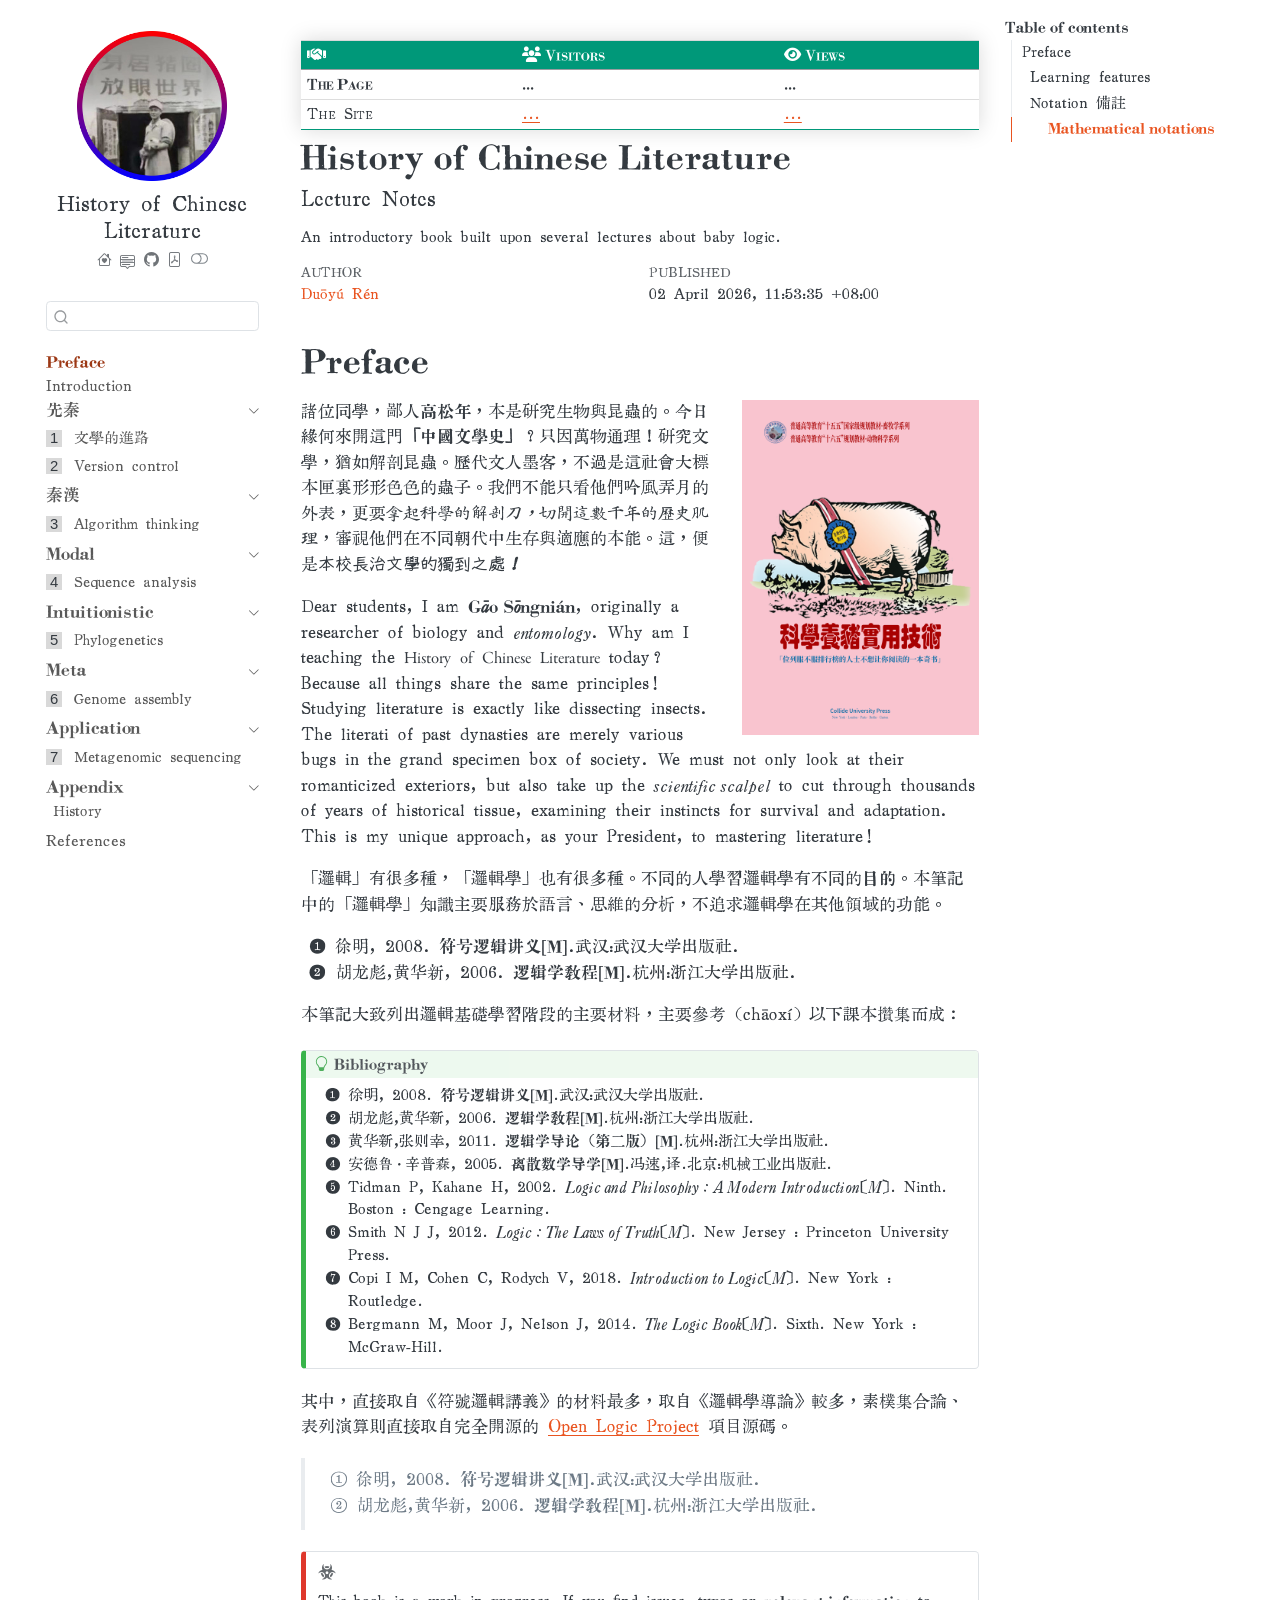
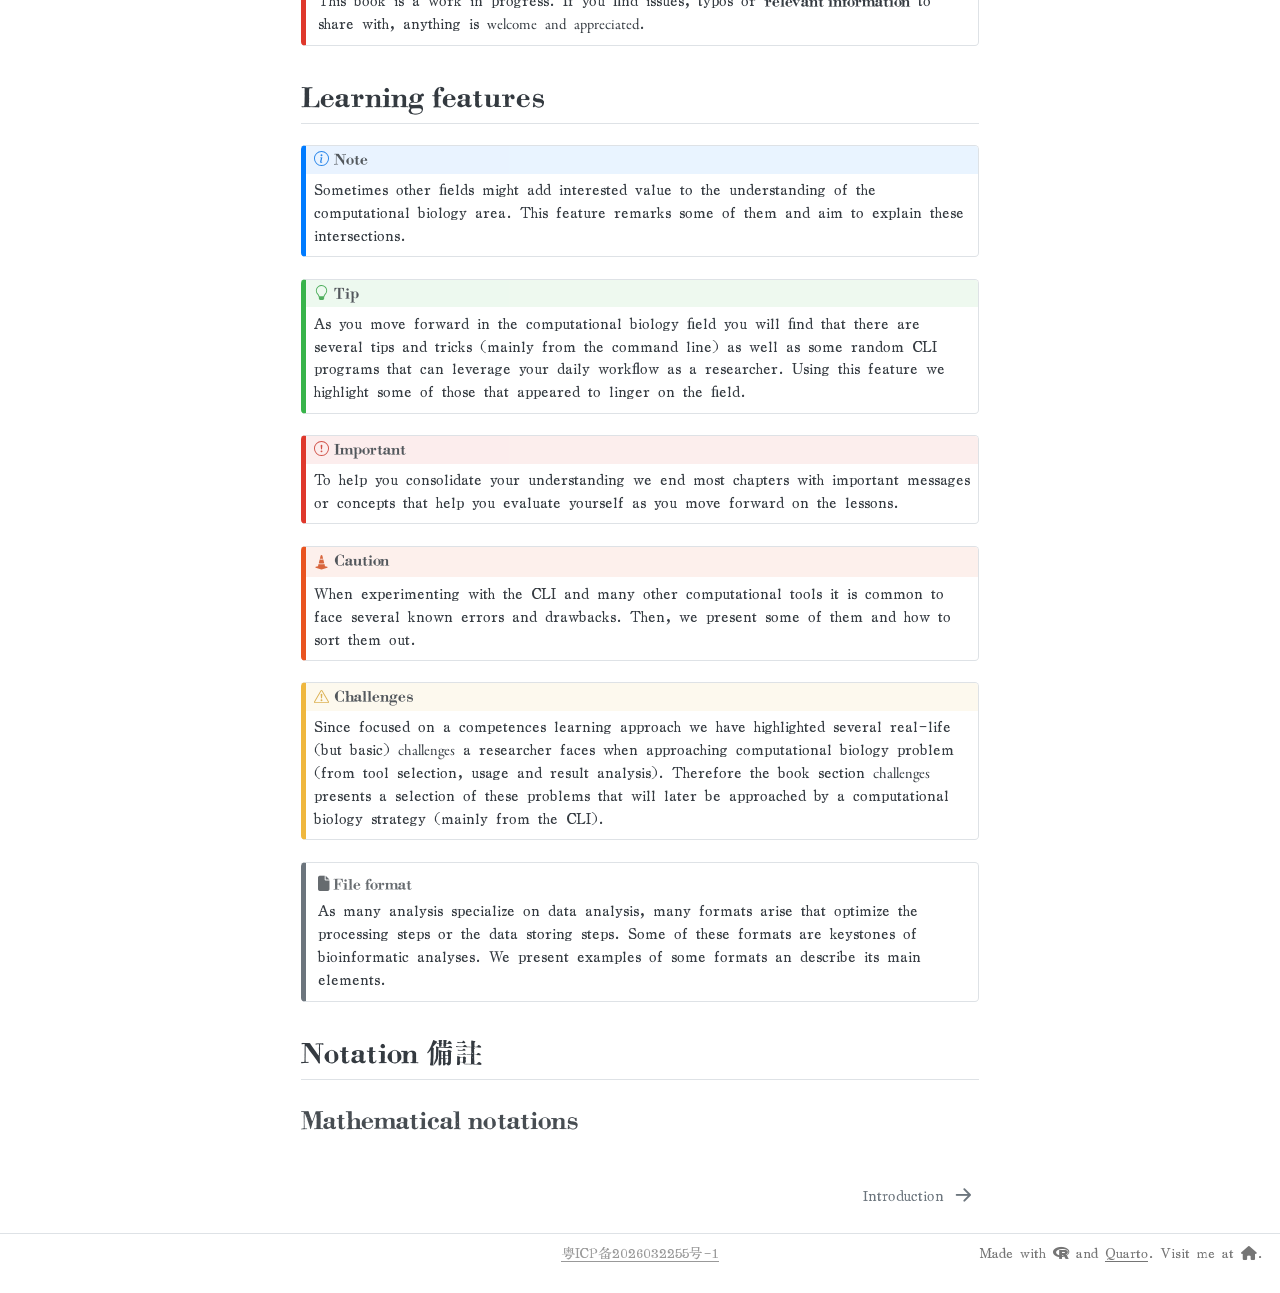
==== index.html @ f7fca072 "chdot style changed to KHLS" ====
<!DOCTYPE html>
<html xmlns="http://www.w3.org/1999/xhtml" lang="en" xml:lang="en"><head>

<meta charset="utf-8">
<meta name="generator" content="quarto-1.9.36">

<meta name="viewport" content="width=device-width, initial-scale=1.0, user-scalable=yes">

<meta name="author" content="Duōyú Rén">
<meta name="description" content="An introductory book built upon several lectures about baby logic.">

<title>History of Chinese Literature</title>
<style>
/* Default styles provided by pandoc.
** See https://pandoc.org/MANUAL.html#variables-for-html for config info.
*/
code{white-space: pre-wrap;}
span.smallcaps{font-variant: small-caps;}
div.columns{display: flex; gap: min(4vw, 1.5em);}
div.column{flex: auto; overflow-x: auto;}
div.hanging-indent{margin-left: 1.5em; text-indent: -1.5em;}
ul.task-list{list-style: none;}
ul.task-list li input[type="checkbox"] {
  width: 0.8em;
  margin: 0 0.8em 0.2em -1em; /* quarto-specific, see https://github.com/quarto-dev/quarto-cli/issues/4556 */ 
  vertical-align: middle;
}
</style>


<script src="site_libs/quarto-nav/quarto-nav.js"></script>
<script src="site_libs/clipboard/clipboard.min.js"></script>
<script src="site_libs/quarto-search/autocomplete.umd.js"></script>
<script src="site_libs/quarto-search/fuse.min.js"></script>
<script src="site_libs/quarto-search/quarto-search.js"></script>
<meta name="quarto:offset" content="./">
<link href="./chs-zz/intro.html" rel="next">
<link href="./figs/avatar.png" rel="icon" type="image/png">
<script src="site_libs/quarto-html/quarto.js" type="module"></script>
<script src="site_libs/quarto-html/tabsets/tabsets.js" type="module"></script>
<script src="site_libs/quarto-html/popper.min.js"></script>
<script src="site_libs/quarto-html/tippy.umd.min.js"></script>
<script src="site_libs/quarto-html/anchor.min.js"></script>
<link href="site_libs/quarto-html/tippy.css" rel="stylesheet">
<link href="site_libs/quarto-html/quarto-syntax-highlighting-a19a8d22cf5ab744bdf77d33a9666522.css" rel="stylesheet" class="quarto-color-scheme" id="quarto-text-highlighting-styles">
<link href="site_libs/quarto-html/quarto-syntax-highlighting-dark-33af7c0a28b8ee77e704d05d0128a95b.css" rel="stylesheet" class="quarto-color-scheme quarto-color-alternate" id="quarto-text-highlighting-styles">
<link href="site_libs/quarto-html/quarto-syntax-highlighting-a19a8d22cf5ab744bdf77d33a9666522.css" rel="stylesheet" class="quarto-color-scheme-extra" id="quarto-text-highlighting-styles">
<script src="site_libs/bootstrap/bootstrap.min.js"></script>
<link href="site_libs/bootstrap/bootstrap-icons.css" rel="stylesheet">
<link href="site_libs/bootstrap/bootstrap-ed97b4c210b49f4da8db2a07b6b3306c.min.css" rel="stylesheet" append-hash="true" class="quarto-color-scheme" id="quarto-bootstrap" data-mode="light">
<link href="site_libs/bootstrap/bootstrap-dark-5c99f11dca52fd5af05070d8e862fa6a.min.css" rel="stylesheet" append-hash="true" class="quarto-color-scheme quarto-color-alternate" id="quarto-bootstrap" data-mode="dark">
<link href="site_libs/bootstrap/bootstrap-ed97b4c210b49f4da8db2a07b6b3306c.min.css" rel="stylesheet" append-hash="true" class="quarto-color-scheme-extra" id="quarto-bootstrap" data-mode="light">
<link href="site_libs/quarto-contrib/fontawesome6-0.1.0/all.css" rel="stylesheet">
<link href="site_libs/quarto-contrib/fontawesome6-0.1.0/latex-fontsize.css" rel="stylesheet">
<script id="quarto-search-options" type="application/json">{
  "location": "sidebar",
  "copy-button": false,
  "collapse-after": 3,
  "panel-placement": "start",
  "type": "textbox",
  "limit": 50,
  "keyboard-shortcut": [
    "f",
    "/",
    "s"
  ],
  "show-item-context": false,
  "language": {
    "search-no-results-text": "No results",
    "search-matching-documents-text": "matching documents",
    "search-copy-link-title": "Copy link to search",
    "search-hide-matches-text": "Hide additional matches",
    "search-more-match-text": "more match in this document",
    "search-more-matches-text": "more matches in this document",
    "search-clear-button-title": "Clear",
    "search-text-placeholder": "",
    "search-detached-cancel-button-title": "Cancel",
    "search-submit-button-title": "Submit",
    "search-label": "Search"
  }
}</script>
<link href="https://cdnjs.loli.net/ajax/libs/font-awesome/6.1.1/css/all.min.css" rel="stylesheet" data-external="1">
<!-- https://u.sb/css-cdn/ 使用 cdnjs.loli.net 加速 cloudflare -->
<!--
<link href="https://cdnjs.cloudflare.com/ajax/libs/font-awesome/6.1.1/css/all.min.css"
rel="stylesheet" data-external="1"/>
-->
<script>
  if (!window.location.pathname.endsWith('/') && !window.location.pathname.split('/').pop().includes('.')) {
    window.location.replace(window.location.href + '/');
  }
</script>


</head>

<body class="nav-sidebar floating quarto-light"><script id="quarto-html-before-body" type="application/javascript">
    const toggleBodyColorMode = (bsSheetEl) => {
      const mode = bsSheetEl.getAttribute("data-mode");
      const bodyEl = window.document.querySelector("body");
      if (mode === "dark") {
        bodyEl.classList.add("quarto-dark");
        bodyEl.classList.remove("quarto-light");
      } else {
        bodyEl.classList.add("quarto-light");
        bodyEl.classList.remove("quarto-dark");
      }
    }
    const toggleBodyColorPrimary = () => {
      const bsSheetEl = window.document.querySelector("link#quarto-bootstrap:not([rel=disabled-stylesheet])");
      if (bsSheetEl) {
        toggleBodyColorMode(bsSheetEl);
      }
    }
    const setColorSchemeToggle = (alternate) => {
      const toggles = window.document.querySelectorAll('.quarto-color-scheme-toggle');
      for (let i=0; i < toggles.length; i++) {
        const toggle = toggles[i];
        if (toggle) {
          if (alternate) {
            toggle.classList.add("alternate");
          } else {
            toggle.classList.remove("alternate");
          }
        }
      }
    };
    const toggleColorMode = (alternate) => {
      // Switch the stylesheets
      const primaryStylesheets = window.document.querySelectorAll('link.quarto-color-scheme:not(.quarto-color-alternate)');
      const alternateStylesheets = window.document.querySelectorAll('link.quarto-color-scheme.quarto-color-alternate');
      manageTransitions('#quarto-margin-sidebar .nav-link', false);
      if (alternate) {
        // note: dark is layered on light, we don't disable primary!
        enableStylesheet(alternateStylesheets);
        for (const sheetNode of alternateStylesheets) {
          if (sheetNode.id === "quarto-bootstrap") {
            toggleBodyColorMode(sheetNode);
          }
        }
      } else {
        disableStylesheet(alternateStylesheets);
        enableStylesheet(primaryStylesheets)
        toggleBodyColorPrimary();
      }
      manageTransitions('#quarto-margin-sidebar .nav-link', true);
      // Switch the toggles
      setColorSchemeToggle(alternate)
      // Hack to workaround the fact that safari doesn't
      // properly recolor the scrollbar when toggling (#1455)
      if (navigator.userAgent.indexOf('Safari') > 0 && navigator.userAgent.indexOf('Chrome') == -1) {
        manageTransitions("body", false);
        window.scrollTo(0, 1);
        setTimeout(() => {
          window.scrollTo(0, 0);
          manageTransitions("body", true);
        }, 40);
      }
    }
    const disableStylesheet = (stylesheets) => {
      for (let i=0; i < stylesheets.length; i++) {
        const stylesheet = stylesheets[i];
        stylesheet.rel = 'disabled-stylesheet';
      }
    }
    const enableStylesheet = (stylesheets) => {
      for (let i=0; i < stylesheets.length; i++) {
        const stylesheet = stylesheets[i];
        if(stylesheet.rel !== 'stylesheet') { // for Chrome, which will still FOUC without this check
          stylesheet.rel = 'stylesheet';
        }
      }
    }
    const manageTransitions = (selector, allowTransitions) => {
      const els = window.document.querySelectorAll(selector);
      for (let i=0; i < els.length; i++) {
        const el = els[i];
        if (allowTransitions) {
          el.classList.remove('notransition');
        } else {
          el.classList.add('notransition');
        }
      }
    }
    const isFileUrl = () => {
      return window.location.protocol === 'file:';
    }
    const hasAlternateSentinel = () => {
      let styleSentinel = getColorSchemeSentinel();
      if (styleSentinel !== null) {
        return styleSentinel === "alternate";
      } else {
        return false;
      }
    }
    const setStyleSentinel = (alternate) => {
      const value = alternate ? "alternate" : "default";
      if (!isFileUrl()) {
        window.localStorage.setItem("quarto-color-scheme", value);
      } else {
        localAlternateSentinel = value;
      }
    }
    const getColorSchemeSentinel = () => {
      if (!isFileUrl()) {
        const storageValue = window.localStorage.getItem("quarto-color-scheme");
        return storageValue != null ? storageValue : localAlternateSentinel;
      } else {
        return localAlternateSentinel;
      }
    }
    const toggleGiscusIfUsed = (isAlternate, darkModeDefault) => {
      const baseTheme = document.querySelector('#giscus-base-theme')?.value ?? 'light';
      const alternateTheme = document.querySelector('#giscus-alt-theme')?.value ?? 'dark';
      let newTheme = '';
      if(authorPrefersDark) {
        newTheme = isAlternate ? baseTheme : alternateTheme;
      } else {
        newTheme = isAlternate ? alternateTheme : baseTheme;
      }
      const changeGiscusTheme = () => {
        // From: https://github.com/giscus/giscus/issues/336
        const sendMessage = (message) => {
          const iframe = document.querySelector('iframe.giscus-frame');
          if (!iframe) return;
          iframe.contentWindow.postMessage({ giscus: message }, 'https://giscus.app');
        }
        sendMessage({
          setConfig: {
            theme: newTheme
          }
        });
      }
      const isGiscussLoaded = window.document.querySelector('iframe.giscus-frame') !== null;
      if (isGiscussLoaded) {
        changeGiscusTheme();
      }
    };
    const authorPrefersDark = false;
    const darkModeDefault = authorPrefersDark;
      document.querySelector('link#quarto-text-highlighting-styles.quarto-color-scheme-extra').rel = 'disabled-stylesheet';
      document.querySelector('link#quarto-bootstrap.quarto-color-scheme-extra').rel = 'disabled-stylesheet';
    let localAlternateSentinel = darkModeDefault ? 'alternate' : 'default';
    // Dark / light mode switch
    window.quartoToggleColorScheme = () => {
      // Read the current dark / light value
      let toAlternate = !hasAlternateSentinel();
      toggleColorMode(toAlternate);
      setStyleSentinel(toAlternate);
      toggleGiscusIfUsed(toAlternate, darkModeDefault);
      window.dispatchEvent(new Event('resize'));
    };
    // Switch to dark mode if need be
    if (hasAlternateSentinel()) {
      toggleColorMode(true);
    } else {
      toggleColorMode(false);
    }
  </script>

<div id="quarto-search-results"></div>
  <header id="quarto-header" class="headroom fixed-top">
  <nav class="quarto-secondary-nav">
    <div class="container-fluid d-flex">
      <button type="button" class="quarto-btn-toggle btn" data-bs-toggle="collapse" role="button" data-bs-target=".quarto-sidebar-collapse-item" aria-controls="quarto-sidebar" aria-expanded="false" aria-label="Toggle sidebar navigation" onclick="if (window.quartoToggleHeadroom) { window.quartoToggleHeadroom(); }">
        <i class="bi bi-layout-text-sidebar-reverse"></i>
      </button>
        <nav class="quarto-page-breadcrumbs" aria-label="breadcrumb"><ol class="breadcrumb"><li class="breadcrumb-item"><a href="./index.html">Preface</a></li></ol></nav>
        <a class="flex-grow-1" role="navigation" data-bs-toggle="collapse" data-bs-target=".quarto-sidebar-collapse-item" aria-controls="quarto-sidebar" aria-expanded="false" aria-label="Toggle sidebar navigation" onclick="if (window.quartoToggleHeadroom) { window.quartoToggleHeadroom(); }">      
        </a>
      <button type="button" class="btn quarto-search-button" aria-label="Search" onclick="window.quartoOpenSearch();">
        <i class="bi bi-search"></i>
      </button>
    </div>
  </nav>
</header>
<!-- content -->
<div id="quarto-content" class="quarto-container page-columns page-rows-contents page-layout-article">
<!-- sidebar -->
  <nav id="quarto-sidebar" class="sidebar collapse collapse-horizontal quarto-sidebar-collapse-item sidebar-navigation floating overflow-auto">
    <div class="pt-lg-2 mt-2 text-center sidebar-header sidebar-header-stacked">
      <a href="./index.html" class="sidebar-logo-link">
      <img src="./figs/avatar.png" alt="" class="sidebar-logo light-content py-0 d-lg-inline d-none">
      <img src="./figs/avatar.png" alt="" class="sidebar-logo dark-content py-0 d-lg-inline d-none">
      </a>
    <div class="sidebar-title mb-0 py-0">
      <a href="./">History of Chinese Literature</a> 
        <div class="sidebar-tools-main tools-wide">
    <a href="https://philogic.cn/" title="Homepage" class="quarto-navigation-tool px-1" aria-label="Homepage"><i class="bi bi-house-heart"></i></a>
    <div class="dropdown">
      <a href="" title="Menu" id="quarto-navigation-tool-dropdown-0" class="quarto-navigation-tool dropdown-toggle px-1" data-bs-toggle="dropdown" aria-expanded="false" role="link" aria-label="Menu"><i class="bi bi-menu-up"></i></a>
      <ul class="dropdown-menu" aria-labelledby="quarto-navigation-tool-dropdown-0">
          <li>
            <a class="dropdown-item sidebar-tools-main-item" href="https://philogic.cn/">
            Related Books
            </a>
          </li>
          <li>
            <a class="dropdown-item sidebar-tools-main-item" href="https://philogic.cn/">
            Related Courses
            </a>
          </li>
          <li>
            <a class="dropdown-item sidebar-tools-main-item" href="https://philogic.cn/">
            Course Syllabus
            </a>
          </li>
      </ul>
    </div>
    <a href="https://github.com/" title="GitHub organization" class="quarto-navigation-tool px-1" aria-label="GitHub organization"><i class="bi bi-github"></i></a>
    <a href="./History-of-Chinese-Literature.pdf" title="Download PDF" class="quarto-navigation-tool px-1" aria-label="Download PDF"><i class="bi bi-file-pdf"></i></a>
  <a href="" class="quarto-color-scheme-toggle quarto-navigation-tool  px-1" onclick="window.quartoToggleColorScheme(); return false;" title="Toggle dark mode"><i class="bi"></i></a>
</div>
    </div>
      </div>
        <div class="mt-2 flex-shrink-0 align-items-center">
        <div class="sidebar-search">
        <div id="quarto-search" class="" title="Search"></div>
        </div>
        </div>
    <div class="sidebar-menu-container"> 
    <ul class="list-unstyled mt-1">
        <li class="sidebar-item">
  <div class="sidebar-item-container"> 
  <a href="./index.html" class="sidebar-item-text sidebar-link active">
 <span class="menu-text">Preface</span></a>
  </div>
</li>
        <li class="sidebar-item">
  <div class="sidebar-item-container"> 
  <a href="./chs-zz/intro.html" class="sidebar-item-text sidebar-link">
 <span class="menu-text">Introduction</span></a>
  </div>
</li>
        <li class="sidebar-item sidebar-item-section">
      <div class="sidebar-item-container"> 
            <a class="sidebar-item-text sidebar-link text-start" data-bs-toggle="collapse" data-bs-target="#quarto-sidebar-section-1" role="navigation" aria-expanded="true">
 <span class="menu-text">先秦</span></a>
          <a class="sidebar-item-toggle text-start" data-bs-toggle="collapse" data-bs-target="#quarto-sidebar-section-1" role="navigation" aria-expanded="true" aria-label="Toggle section">
            <i class="bi bi-chevron-right ms-2"></i>
          </a> 
      </div>
      <ul id="quarto-sidebar-section-1" class="collapse list-unstyled sidebar-section depth1 show">  
          <li class="sidebar-item">
  <div class="sidebar-item-container"> 
  <a href="./chs-propositional/001.html" class="sidebar-item-text sidebar-link">
 <span class="menu-text"><span class="chapter-number">1</span>&nbsp; <span class="chapter-title">文學的進路</span></span></a>
  </div>
</li>
          <li class="sidebar-item">
  <div class="sidebar-item-container"> 
  <a href="./chs-propositional/002.html" class="sidebar-item-text sidebar-link">
 <span class="menu-text"><span class="chapter-number">2</span>&nbsp; <span class="chapter-title">Version control</span></span></a>
  </div>
</li>
      </ul>
  </li>
        <li class="sidebar-item sidebar-item-section">
      <div class="sidebar-item-container"> 
            <a class="sidebar-item-text sidebar-link text-start" data-bs-toggle="collapse" data-bs-target="#quarto-sidebar-section-2" role="navigation" aria-expanded="true">
 <span class="menu-text">秦漢</span></a>
          <a class="sidebar-item-toggle text-start" data-bs-toggle="collapse" data-bs-target="#quarto-sidebar-section-2" role="navigation" aria-expanded="true" aria-label="Toggle section">
            <i class="bi bi-chevron-right ms-2"></i>
          </a> 
      </div>
      <ul id="quarto-sidebar-section-2" class="collapse list-unstyled sidebar-section depth1 show">  
          <li class="sidebar-item">
  <div class="sidebar-item-container"> 
  <a href="./chs-predicate/algorithm-thinking.html" class="sidebar-item-text sidebar-link">
 <span class="menu-text"><span class="chapter-number">3</span>&nbsp; <span class="chapter-title">Algorithm thinking</span></span></a>
  </div>
</li>
      </ul>
  </li>
        <li class="sidebar-item sidebar-item-section">
      <div class="sidebar-item-container"> 
            <a class="sidebar-item-text sidebar-link text-start" data-bs-toggle="collapse" data-bs-target="#quarto-sidebar-section-3" role="navigation" aria-expanded="true">
 <span class="menu-text">Modal</span></a>
          <a class="sidebar-item-toggle text-start" data-bs-toggle="collapse" data-bs-target="#quarto-sidebar-section-3" role="navigation" aria-expanded="true" aria-label="Toggle section">
            <i class="bi bi-chevron-right ms-2"></i>
          </a> 
      </div>
      <ul id="quarto-sidebar-section-3" class="collapse list-unstyled sidebar-section depth1 show">  
          <li class="sidebar-item">
  <div class="sidebar-item-container"> 
  <a href="./chs-modal/introduction-to-sequence-analysis.html" class="sidebar-item-text sidebar-link">
 <span class="menu-text"><span class="chapter-number">4</span>&nbsp; <span class="chapter-title">Sequence analysis</span></span></a>
  </div>
</li>
      </ul>
  </li>
        <li class="sidebar-item sidebar-item-section">
      <div class="sidebar-item-container"> 
            <a class="sidebar-item-text sidebar-link text-start" data-bs-toggle="collapse" data-bs-target="#quarto-sidebar-section-4" role="navigation" aria-expanded="true">
 <span class="menu-text">Intuitionistic</span></a>
          <a class="sidebar-item-toggle text-start" data-bs-toggle="collapse" data-bs-target="#quarto-sidebar-section-4" role="navigation" aria-expanded="true" aria-label="Toggle section">
            <i class="bi bi-chevron-right ms-2"></i>
          </a> 
      </div>
      <ul id="quarto-sidebar-section-4" class="collapse list-unstyled sidebar-section depth1 show">  
          <li class="sidebar-item">
  <div class="sidebar-item-container"> 
  <a href="./chs-intuitionistic/phylogenetic-reconstructions.html" class="sidebar-item-text sidebar-link">
 <span class="menu-text"><span class="chapter-number">5</span>&nbsp; <span class="chapter-title">Phylogenetics</span></span></a>
  </div>
</li>
      </ul>
  </li>
        <li class="sidebar-item sidebar-item-section">
      <div class="sidebar-item-container"> 
            <a class="sidebar-item-text sidebar-link text-start" data-bs-toggle="collapse" data-bs-target="#quarto-sidebar-section-5" role="navigation" aria-expanded="true">
 <span class="menu-text">Meta</span></a>
          <a class="sidebar-item-toggle text-start" data-bs-toggle="collapse" data-bs-target="#quarto-sidebar-section-5" role="navigation" aria-expanded="true" aria-label="Toggle section">
            <i class="bi bi-chevron-right ms-2"></i>
          </a> 
      </div>
      <ul id="quarto-sidebar-section-5" class="collapse list-unstyled sidebar-section depth1 show">  
          <li class="sidebar-item">
  <div class="sidebar-item-container"> 
  <a href="./chs-meta/genome-assembly.html" class="sidebar-item-text sidebar-link">
 <span class="menu-text"><span class="chapter-number">6</span>&nbsp; <span class="chapter-title">Genome assembly</span></span></a>
  </div>
</li>
      </ul>
  </li>
        <li class="sidebar-item sidebar-item-section">
      <div class="sidebar-item-container"> 
            <a class="sidebar-item-text sidebar-link text-start" data-bs-toggle="collapse" data-bs-target="#quarto-sidebar-section-6" role="navigation" aria-expanded="true">
 <span class="menu-text">Application</span></a>
          <a class="sidebar-item-toggle text-start" data-bs-toggle="collapse" data-bs-target="#quarto-sidebar-section-6" role="navigation" aria-expanded="true" aria-label="Toggle section">
            <i class="bi bi-chevron-right ms-2"></i>
          </a> 
      </div>
      <ul id="quarto-sidebar-section-6" class="collapse list-unstyled sidebar-section depth1 show">  
          <li class="sidebar-item">
  <div class="sidebar-item-container"> 
  <a href="./chs-application/metagenomic-sequencing.html" class="sidebar-item-text sidebar-link">
 <span class="menu-text"><span class="chapter-number">7</span>&nbsp; <span class="chapter-title">Metagenomic sequencing</span></span></a>
  </div>
</li>
      </ul>
  </li>
        <li class="sidebar-item sidebar-item-section">
      <div class="sidebar-item-container"> 
            <a class="sidebar-item-text sidebar-link text-start" data-bs-toggle="collapse" data-bs-target="#quarto-sidebar-section-7" role="navigation" aria-expanded="true">
 <span class="menu-text">Appendix</span></a>
          <a class="sidebar-item-toggle text-start" data-bs-toggle="collapse" data-bs-target="#quarto-sidebar-section-7" role="navigation" aria-expanded="true" aria-label="Toggle section">
            <i class="bi bi-chevron-right ms-2"></i>
          </a> 
      </div>
      <ul id="quarto-sidebar-section-7" class="collapse list-unstyled sidebar-section depth1 show">  
          <li class="sidebar-item">
  <div class="sidebar-item-container"> 
  <a href="./chs-zz/HISTORY.html" class="sidebar-item-text sidebar-link">
 <span class="menu-text">History</span></a>
  </div>
</li>
      </ul>
  </li>
        <li class="sidebar-item">
  <div class="sidebar-item-container"> 
  <a href="./chs-zz/references.html" class="sidebar-item-text sidebar-link">
 <span class="menu-text">References</span></a>
  </div>
</li>
    </ul>
    </div>
</nav>
<div id="quarto-sidebar-glass" class="quarto-sidebar-collapse-item" data-bs-toggle="collapse" data-bs-target=".quarto-sidebar-collapse-item"></div>
<!-- margin-sidebar -->
    <div id="quarto-margin-sidebar" class="sidebar margin-sidebar">
        <nav id="TOC" role="doc-toc" class="toc-active">
    <h2 id="toc-title">Table of contents</h2>
   
  <ul>
  <li><a href="#preface" id="toc-preface" class="nav-link active" data-scroll-target="#preface">Preface</a>
  <ul class="collapse">
  <li><a href="#learning-features" id="toc-learning-features" class="nav-link" data-scroll-target="#learning-features">Learning features</a></li>
  <li><a href="#notation-備註" id="toc-notation-備註" class="nav-link" data-scroll-target="#notation-備註">Notation 備註</a>
  <ul class="collapse">
  <li><a href="#mathematical-notations" id="toc-mathematical-notations" class="nav-link" data-scroll-target="#mathematical-notations">Mathematical notations</a></li>
  </ul></li>
  </ul></li>
  </ul>
</nav>
    </div>
<!-- main -->
<main class="content" id="quarto-document-content">

<style>
.styled-table {
    border-collapse: collapse;
    /* margin: 0px 0;  */
    font-size: 0.9em;
    font-variant: small-caps;
    /* font-family: "Helvetica Neue", "Arial", 'Noto Sans TC', 'Noto Sans SC', "system-ui", "-apple-system", "BlinkMacSystemFont", "Segoe UI", "PingFang SC", "Source Han Sans SC", "Noto Sans CJK SC", "WenQuanYi Micro Hei", "Microsoft YaHei", "微软雅黑", sans-serif; */
    min-width: 200px;
    box-shadow: 0 0 20px rgba(0, 0, 0, 0.15);
}
.styled-table thead tr {
    background-color: #009879;
    color: #ffffff;
    text-align: left;
}
.styled-table th,
.styled-table td {
    padding: 3px 6px;
}
.styled-table tbody tr {
    border-bottom: 1px solid #dddddd;
}
.styled-table tbody tr:nth-of-type(even) {
    /* background-color: #f3f3f3; */
}
.styled-table tbody tr:last-of-type {
    border-bottom: 1.5px solid #009879;
}
.styled-table tbody tr.active-row {
    font-weight: bold;
    /* color: #009879; */
}
</style>
<script defer="" src="https://busuanzi.9420.ltd/js"></script>


<table class="styled-table caption-top table">
<thead>
<tr class="header">
<th style="text-align: left;" data-quarto-table-cell-role="th"><span class="fa-solid fa-handshake"></span></th>
<th data-quarto-table-cell-role="th"><span class="fa-solid fa-users"></span> Visitors</th>
<th data-quarto-table-cell-role="th"><span class="fa-solid fa-eye"></span> Views</th>
</tr>
</thead>
<tbody>
<tr class="active-row odd">
<td style="text-align: left;">The Page</td>
<td><span id="busuanzi_page_uv">...</span></td>
<td><span id="busuanzi_page_pv">...</span></td>
</tr>
<tr class="even">
<td style="text-align: left;">The Site</td>
<td><a href="https://philogic.cn"><span id="busuanzi_site_uv">...</span></a></td>
<td><a href="https://info.flagcounter.com/SonU"><span id="busuanzi_site_pv">...</span></a></td>
</tr>
</tbody>
</table>

<!--
<div class="busuanzi">
<span> <!-- busuanziAltPageUV  
<i class="fa-solid fa-handshake"></i> <b>The Page</b>: <i class="fa-solid fa-users"></i> <b style="color:red;"><span id="busuanzi_page_uv">...</span></b> Visitors, <i class="fa-solid fa-eye"></i> <b style="color:red;"><span id="busuanzi_page_pv">...</span></b> Views; <b>The Site</b>: <i class="fa-solid fa-users"></i> <b><span id="busuanzi_site_uv">...</span></b> Visitors, <i class="fa-solid fa-eye"></i> <b><span id="busuanzi_site_pv">...</span></b> Views.
</span>
</div>
-->

<header id="title-block-header" class="quarto-title-block default">
<div class="quarto-title">
<h1 class="title">History of Chinese Literature</h1>
<p class="subtitle lead">Lecture Notes</p>
</div>

<div>
  <div class="description">
    <p>An introductory book built upon several lectures about baby logic.</p>
  </div>
</div>


<div class="quarto-title-meta">

    <div>
    <div class="quarto-title-meta-heading">Author</div>
    <div class="quarto-title-meta-contents">
             <p><a href="https://philogic.cn/">Duōyú Rén</a> </p>
          </div>
  </div>
    
    <div>
    <div class="quarto-title-meta-heading">Published</div>
    <div class="quarto-title-meta-contents">
      <p class="date">02 April 2026, 11:53:35 +08:00</p>
    </div>
  </div>
  
    
  </div>
  


</header>



<section id="preface" class="level1 unnumbered">
<h1 class="unnumbered">Preface</h1><p><img src="figs/cover-03.png" title="History of Chinese Literature" class="quarto-cover-image nolightbox img-fluid"></p>
<p>諸位同學，鄙人<strong>高松年</strong>，本是研究生物與昆蟲的。今日緣何來開這門<strong>「中國文學史」</strong>？只因萬物通理！研究文學，猶如解剖昆蟲。歷代文人墨客，不過是這社會大標本匣裏形形色色的蟲子。我們不能只看他們吟風弄月的外表，更要<em>拿起科學的解剖刀，切開這數千年的歷史肌理</em>，審視他們在不同朝代中生存與適應的本能。這，便是<strong><em>本校長治文學的獨到之處！</em></strong></p>
<p>Dear students, I am <strong>Gāo Sōngnián</strong>, originally a researcher of biology and <strong><em>entomology</em></strong>. Why am I teaching the <em>History of Chinese Literature</em> <span style="white-space:nowrap">today ?</span> Because all things share the same <span style="white-space:nowrap">principles !</span> Studying literature is exactly like dissecting insects. The literati of past dynasties are merely various bugs in the grand specimen box of society. We must not only look at their romanticized exteriors, but also take up the <strong><em>scientific scalpel</em></strong> to cut through thousands of years of historical tissue, examining their instincts for survival and adaptation. This is my unique approach, as your President, to mastering <span style="white-space:nowrap">literature !</span></p>
<p>「邏輯」有很多種，「邏輯學」也有很多種。不同的人學習邏輯學有不同的<strong>目的</strong>。本筆記中的「邏輯學」知識主要服務於語言、思維的分析，不追求邏輯學在其他領域的功能。</p>
<ol type="1">
<li>徐明, 2008. <strong>符号逻辑讲义[M]</strong>.武汉:武汉大学出版社.</li>
<li>胡龙彪,黄华新, 2006. <strong>逻辑学教程[M]</strong>.杭州:浙江大学出版社.</li>
</ol>
<p>本筆記大致列出邏輯基礎學習階段的主要材料，主要參考（chāoxí）以下課本攢集而成：</p>
<div class="callout callout-style-default callout-tip callout-titled">
<div class="callout-header d-flex align-content-center">
<div class="callout-icon-container">
<i class="callout-icon"></i>
</div>
<div class="callout-title-container flex-fill">
<span class="screen-reader-only">Tip</span>Bibliography
</div>
</div>
<div class="callout-body-container callout-body">
<ol type="1">
<li>徐明, 2008. <strong>符号逻辑讲义[M]</strong>.武汉:武汉大学出版社.</li>
<li>胡龙彪,黄华新, 2006. <strong>逻辑学教程[M]</strong>.杭州:浙江大学出版社.</li>
<li>黄华新,张则幸, 2011. <strong>逻辑学导论（第二版）[M]</strong>.杭州:浙江大学出版社.</li>
<li>安德鲁·辛普森, 2005. <strong>离散数学导学[M]</strong>.冯速,译.北京:机械工业出版社.</li>
<li>Tidman P, Kahane H, 2002. <strong><em>Logic and Philosophy&nbsp;: A Modern Introduction[M]</em></strong>. Ninth. Boston&nbsp;: Cengage Learning.</li>
<li>Smith N J J, 2012. <strong><em>Logic&nbsp;: The Laws of Truth[M]</em></strong>. New Jersey&nbsp;: Princeton University Press.</li>
<li>Copi I M, Cohen C, Rodych V, 2018. <strong><em>Introduction to Logic[M]</em></strong>. New York&nbsp;: Routledge.</li>
<li>Bergmann M, Moor J, Nelson J, 2014. <strong><em>The Logic Book[M]</em></strong>. Sixth. New York&nbsp;: McGraw‑Hill.</li>
</ol>
</div>
</div>
<p>其中，直接取自《符號邏輯講義》的材料最多，取自《邏輯學導論》較多，素樸集合論、表列演算則直接取自完全開源的 <a href="https://builds.openlogicproject.org/">Open Logic Project</a> 項目源碼。</p>
<blockquote class="blockquote">
<ul>
<li>徐明, 2008. <strong>符号逻辑讲义[M]</strong>.武汉:武汉大学出版社.</li>
<li>胡龙彪,黄华新, 2006. <strong>逻辑学教程[M]</strong>.杭州:浙江大学出版社.</li>
</ul>
</blockquote>
<div class="callout callout-style-simple callout-important no-icon callout-titled">
<div class="callout-header d-flex align-content-center">
<div class="callout-icon-container">
<i class="callout-icon no-icon"></i>
</div>
<div class="callout-title-container flex-fill">
<span class="screen-reader-only">Important</span><i class="fa-solid fa-biohazard" aria-label="biohazard"></i>
</div>
</div>
<div class="callout-body-container callout-body">
<p>This book is a work in progress. If you find issues, typos or <strong>relevant information</strong> to share with, anything is <em>welcome and appreciated</em>.</p>
</div>
</div>
<section id="learning-features" class="level2 unnumbered">
<h2 class="unnumbered anchored" data-anchor-id="learning-features">Learning features</h2>
<div class="callout callout-style-default callout-note callout-titled">
<div class="callout-header d-flex align-content-center">
<div class="callout-icon-container">
<i class="callout-icon"></i>
</div>
<div class="callout-title-container flex-fill">
Note
</div>
</div>
<div class="callout-body-container callout-body">
<p>Sometimes other fields might add interested value to the understanding of the computational biology area. This feature remarks some of them and aim to explain these intersections.</p>
</div>
</div>
<div class="callout callout-style-default callout-tip callout-titled">
<div class="callout-header d-flex align-content-center">
<div class="callout-icon-container">
<i class="callout-icon"></i>
</div>
<div class="callout-title-container flex-fill">
Tip
</div>
</div>
<div class="callout-body-container callout-body">
<p>As you move forward in the computational biology field you will find that there are several tips and tricks (mainly from the command line) as well as some random CLI programs that can leverage your daily workflow as a researcher. Using this feature we highlight some of those that appeared to linger on the field.</p>
</div>
</div>
<div class="callout callout-style-default callout-important callout-titled">
<div class="callout-header d-flex align-content-center">
<div class="callout-icon-container">
<i class="callout-icon"></i>
</div>
<div class="callout-title-container flex-fill">
Important
</div>
</div>
<div class="callout-body-container callout-body">
<p>To help you consolidate your understanding we end most chapters with important messages or concepts that help you evaluate yourself as you move forward on the lessons.</p>
</div>
</div>
<div class="callout callout-style-default callout-caution callout-titled">
<div class="callout-header d-flex align-content-center">
<div class="callout-icon-container">
<i class="callout-icon"></i>
</div>
<div class="callout-title-container flex-fill">
<span class="screen-reader-only">Caution</span>Caution
</div>
</div>
<div class="callout-body-container callout-body">
<p>When experimenting with the CLI and many other computational tools it is common to face several known errors and drawbacks. Then, we present some of them and how to sort them out.</p>
</div>
</div>
<div class="callout callout-style-default callout-warning callout-titled">
<div class="callout-header d-flex align-content-center">
<div class="callout-icon-container">
<i class="callout-icon"></i>
</div>
<div class="callout-title-container flex-fill">
<span class="screen-reader-only">Warning</span>Challenges
</div>
</div>
<div class="callout-body-container callout-body">
<p>Since focused on a competences learning approach we have highlighted several real-life (but basic) <em>challenges</em> a researcher faces when approaching computational biology problem (from tool selection, usage and result analysis). Therefore the book section <em>challenges</em> presents a selection of these problems that will later be approached by a computational biology strategy (mainly from the CLI).</p>
</div>
</div>
<div class="callout callout-style-simple callout-none no-icon callout-titled">
<div class="callout-header d-flex align-content-center">
<div class="callout-icon-container">
<i class="callout-icon no-icon"></i>
</div>
<div class="callout-title-container flex-fill">
<span class="screen-reader-only">None</span><i class="fa-solid fa-file" aria-label="file"></i> File format
</div>
</div>
<div class="callout-body-container callout-body">
<p>As many analysis specialize on data analysis, many formats arise that optimize the processing steps or the data storing steps. Some of these formats are keystones of bioinformatic analyses. We present examples of some formats an describe its main elements.</p>
</div>
</div>
</section>
<section id="notation-備註" class="level2">
<h2 class="anchored" data-anchor-id="notation-備註">Notation 備註</h2>
<section id="mathematical-notations" class="level3">
<h3 class="anchored" data-anchor-id="mathematical-notations">Mathematical notations</h3>


</section>
</section>
</section>

</main> <!-- /main -->
<script id="quarto-html-after-body" type="application/javascript">
  window.document.addEventListener("DOMContentLoaded", function (event) {
    // Ensure there is a toggle, if there isn't float one in the top right
    if (window.document.querySelector('.quarto-color-scheme-toggle') === null) {
      const a = window.document.createElement('a');
      a.classList.add('top-right');
      a.classList.add('quarto-color-scheme-toggle');
      a.href = "";
      a.onclick = function() { try { window.quartoToggleColorScheme(); } catch {} return false; };
      const i = window.document.createElement("i");
      i.classList.add('bi');
      a.appendChild(i);
      window.document.body.appendChild(a);
    }
    setColorSchemeToggle(hasAlternateSentinel())
    const icon = "";
    const anchorJS = new window.AnchorJS();
    anchorJS.options = {
      placement: 'right',
      icon: icon
    };
    anchorJS.add('.anchored');
    const isCodeAnnotation = (el) => {
      for (const clz of el.classList) {
        if (clz.startsWith('code-annotation-')) {                     
          return true;
        }
      }
      return false;
    }
    const onCopySuccess = function(e) {
      // button target
      const button = e.trigger;
      // don't keep focus
      button.blur();
      // flash "checked"
      button.classList.add('code-copy-button-checked');
      var currentTitle = button.getAttribute("title");
      button.setAttribute("title", "Copied!");
      let tooltip;
      if (window.bootstrap) {
        button.setAttribute("data-bs-toggle", "tooltip");
        button.setAttribute("data-bs-placement", "left");
        button.setAttribute("data-bs-title", "Copied!");
        tooltip = new bootstrap.Tooltip(button, 
          { trigger: "manual", 
            customClass: "code-copy-button-tooltip",
            offset: [0, -8]});
        tooltip.show();    
      }
      setTimeout(function() {
        if (tooltip) {
          tooltip.hide();
          button.removeAttribute("data-bs-title");
          button.removeAttribute("data-bs-toggle");
          button.removeAttribute("data-bs-placement");
        }
        button.setAttribute("title", currentTitle);
        button.classList.remove('code-copy-button-checked');
      }, 1000);
      // clear code selection
      e.clearSelection();
    }
    const getTextToCopy = function(trigger) {
      const outerScaffold = trigger.parentElement.cloneNode(true);
      const codeEl = outerScaffold.querySelector('code');
      for (const childEl of codeEl.children) {
        if (isCodeAnnotation(childEl)) {
          childEl.remove();
        }
      }
      return codeEl.innerText;
    }
    const clipboard = new window.ClipboardJS('.code-copy-button:not([data-in-quarto-modal])', {
      text: getTextToCopy
    });
    clipboard.on('success', onCopySuccess);
    if (window.document.getElementById('quarto-embedded-source-code-modal')) {
      const clipboardModal = new window.ClipboardJS('.code-copy-button[data-in-quarto-modal]', {
        text: getTextToCopy,
        container: window.document.getElementById('quarto-embedded-source-code-modal')
      });
      clipboardModal.on('success', onCopySuccess);
    }
      var localhostRegex = new RegExp(/^(?:http|https):\/\/localhost\:?[0-9]*\//);
      var mailtoRegex = new RegExp(/^mailto:/);
        var filterRegex = new RegExp("https:\/\/wxs\.philogic\.cn\/");
      var isInternal = (href) => {
          return filterRegex.test(href) || localhostRegex.test(href) || mailtoRegex.test(href);
      }
      // Inspect non-navigation links and adorn them if external
     var links = window.document.querySelectorAll('a[href]:not(.nav-link):not(.navbar-brand):not(.toc-action):not(.sidebar-link):not(.sidebar-item-toggle):not(.pagination-link):not(.no-external):not([aria-hidden]):not(.dropdown-item):not(.quarto-navigation-tool):not(.about-link)');
      for (var i=0; i<links.length; i++) {
        const link = links[i];
        if (!isInternal(link.href)) {
          // undo the damage that might have been done by quarto-nav.js in the case of
          // links that we want to consider external
          if (link.dataset.originalHref !== undefined) {
            link.href = link.dataset.originalHref;
          }
        }
      }
    function tippyHover(el, contentFn, onTriggerFn, onUntriggerFn) {
      const config = {
        allowHTML: true,
        maxWidth: 500,
        delay: 100,
        arrow: false,
        appendTo: function(el) {
            return el.parentElement;
        },
        interactive: true,
        interactiveBorder: 10,
        theme: 'quarto',
        placement: 'bottom-start',
      };
      if (contentFn) {
        config.content = contentFn;
      }
      if (onTriggerFn) {
        config.onTrigger = onTriggerFn;
      }
      if (onUntriggerFn) {
        config.onUntrigger = onUntriggerFn;
      }
      window.tippy(el, config); 
    }
    const noterefs = window.document.querySelectorAll('a[role="doc-noteref"]');
    for (var i=0; i<noterefs.length; i++) {
      const ref = noterefs[i];
      tippyHover(ref, function() {
        // use id or data attribute instead here
        let href = ref.getAttribute('data-footnote-href') || ref.getAttribute('href');
        try { href = new URL(href).hash; } catch {}
        const id = href.replace(/^#\/?/, "");
        const note = window.document.getElementById(id);
        if (note) {
          return note.innerHTML;
        } else {
          return "";
        }
      });
    }
    const xrefs = window.document.querySelectorAll('a.quarto-xref');
    const processXRef = (id, note) => {
      // Strip column container classes
      const stripColumnClz = (el) => {
        el.classList.remove("page-full", "page-columns");
        if (el.children) {
          for (const child of el.children) {
            stripColumnClz(child);
          }
        }
      }
      stripColumnClz(note)
      if (id === null || id.startsWith('sec-')) {
        // Special case sections, only their first couple elements
        const container = document.createElement("div");
        if (note.children && note.children.length > 2) {
          container.appendChild(note.children[0].cloneNode(true));
          for (let i = 1; i < note.children.length; i++) {
            const child = note.children[i];
            if (child.tagName === "P" && child.innerText === "") {
              continue;
            } else {
              container.appendChild(child.cloneNode(true));
              break;
            }
          }
          if (window.Quarto?.typesetMath) {
            window.Quarto.typesetMath(container);
          }
          return container.innerHTML
        } else {
          if (window.Quarto?.typesetMath) {
            window.Quarto.typesetMath(note);
          }
          return note.innerHTML;
        }
      } else {
        // Remove any anchor links if they are present
        const anchorLink = note.querySelector('a.anchorjs-link');
        if (anchorLink) {
          anchorLink.remove();
        }
        if (window.Quarto?.typesetMath) {
          window.Quarto.typesetMath(note);
        }
        if (note.classList.contains("callout")) {
          return note.outerHTML;
        } else {
          return note.innerHTML;
        }
      }
    }
    for (var i=0; i<xrefs.length; i++) {
      const xref = xrefs[i];
      tippyHover(xref, undefined, function(instance) {
        instance.disable();
        let url = xref.getAttribute('href');
        let hash = undefined; 
        if (url.startsWith('#')) {
          hash = url;
        } else {
          try { hash = new URL(url).hash; } catch {}
        }
        if (hash) {
          const id = hash.replace(/^#\/?/, "");
          const note = window.document.getElementById(id);
          if (note !== null) {
            try {
              const html = processXRef(id, note.cloneNode(true));
              instance.setContent(html);
            } finally {
              instance.enable();
              instance.show();
            }
          } else {
            // See if we can fetch this
            fetch(url.split('#')[0])
            .then(res => res.text())
            .then(html => {
              const parser = new DOMParser();
              const htmlDoc = parser.parseFromString(html, "text/html");
              const note = htmlDoc.getElementById(id);
              if (note !== null) {
                const html = processXRef(id, note);
                instance.setContent(html);
              } 
            }).finally(() => {
              instance.enable();
              instance.show();
            });
          }
        } else {
          // See if we can fetch a full url (with no hash to target)
          // This is a special case and we should probably do some content thinning / targeting
          fetch(url)
          .then(res => res.text())
          .then(html => {
            const parser = new DOMParser();
            const htmlDoc = parser.parseFromString(html, "text/html");
            const note = htmlDoc.querySelector('main.content');
            if (note !== null) {
              // This should only happen for chapter cross references
              // (since there is no id in the URL)
              // remove the first header
              if (note.children.length > 0 && note.children[0].tagName === "HEADER") {
                note.children[0].remove();
              }
              const html = processXRef(null, note);
              instance.setContent(html);
            } 
          }).finally(() => {
            instance.enable();
            instance.show();
          });
        }
      }, function(instance) {
      });
    }
        let selectedAnnoteEl;
        const selectorForAnnotation = ( cell, annotation) => {
          let cellAttr = 'data-code-cell="' + cell + '"';
          let lineAttr = 'data-code-annotation="' +  annotation + '"';
          const selector = 'span[' + cellAttr + '][' + lineAttr + ']';
          return selector;
        }
        const selectCodeLines = (annoteEl) => {
          const doc = window.document;
          const targetCell = annoteEl.getAttribute("data-target-cell");
          const targetAnnotation = annoteEl.getAttribute("data-target-annotation");
          const annoteSpan = window.document.querySelector(selectorForAnnotation(targetCell, targetAnnotation));
          const lines = annoteSpan.getAttribute("data-code-lines").split(",");
          const lineIds = lines.map((line) => {
            return targetCell + "-" + line;
          })
          let top = null;
          let height = null;
          let parent = null;
          if (lineIds.length > 0) {
              //compute the position of the single el (top and bottom and make a div)
              const el = window.document.getElementById(lineIds[0]);
              top = el.offsetTop;
              height = el.offsetHeight;
              parent = el.parentElement.parentElement;
            if (lineIds.length > 1) {
              const lastEl = window.document.getElementById(lineIds[lineIds.length - 1]);
              const bottom = lastEl.offsetTop + lastEl.offsetHeight;
              height = bottom - top;
            }
            if (top !== null && height !== null && parent !== null) {
              // cook up a div (if necessary) and position it 
              let div = window.document.getElementById("code-annotation-line-highlight");
              if (div === null) {
                div = window.document.createElement("div");
                div.setAttribute("id", "code-annotation-line-highlight");
                div.style.position = 'absolute';
                parent.appendChild(div);
              }
              div.style.top = top - 2 + "px";
              div.style.height = height + 4 + "px";
              div.style.left = 0;
              let gutterDiv = window.document.getElementById("code-annotation-line-highlight-gutter");
              if (gutterDiv === null) {
                gutterDiv = window.document.createElement("div");
                gutterDiv.setAttribute("id", "code-annotation-line-highlight-gutter");
                gutterDiv.style.position = 'absolute';
                const codeCell = window.document.getElementById(targetCell);
                const gutter = codeCell.querySelector('.code-annotation-gutter');
                gutter.appendChild(gutterDiv);
              }
              gutterDiv.style.top = top - 2 + "px";
              gutterDiv.style.height = height + 4 + "px";
            }
            selectedAnnoteEl = annoteEl;
          }
        };
        const unselectCodeLines = () => {
          const elementsIds = ["code-annotation-line-highlight", "code-annotation-line-highlight-gutter"];
          elementsIds.forEach((elId) => {
            const div = window.document.getElementById(elId);
            if (div) {
              div.remove();
            }
          });
          selectedAnnoteEl = undefined;
        };
          // Handle positioning of the toggle
      window.addEventListener(
        "resize",
        throttle(() => {
          elRect = undefined;
          if (selectedAnnoteEl) {
            selectCodeLines(selectedAnnoteEl);
          }
        }, 10)
      );
      function throttle(fn, ms) {
      let throttle = false;
      let timer;
        return (...args) => {
          if(!throttle) { // first call gets through
              fn.apply(this, args);
              throttle = true;
          } else { // all the others get throttled
              if(timer) clearTimeout(timer); // cancel #2
              timer = setTimeout(() => {
                fn.apply(this, args);
                timer = throttle = false;
              }, ms);
          }
        };
      }
        // Attach click handler to the DT
        const annoteDls = window.document.querySelectorAll('dt[data-target-cell]');
        for (const annoteDlNode of annoteDls) {
          annoteDlNode.addEventListener('click', (event) => {
            const clickedEl = event.target;
            if (clickedEl !== selectedAnnoteEl) {
              unselectCodeLines();
              const activeEl = window.document.querySelector('dt[data-target-cell].code-annotation-active');
              if (activeEl) {
                activeEl.classList.remove('code-annotation-active');
              }
              selectCodeLines(clickedEl);
              clickedEl.classList.add('code-annotation-active');
            } else {
              // Unselect the line
              unselectCodeLines();
              clickedEl.classList.remove('code-annotation-active');
            }
          });
        }
    const findCites = (el) => {
      const parentEl = el.parentElement;
      if (parentEl) {
        const cites = parentEl.dataset.cites;
        if (cites) {
          return {
            el,
            cites: cites.split(' ')
          };
        } else {
          return findCites(el.parentElement)
        }
      } else {
        return undefined;
      }
    };
    var bibliorefs = window.document.querySelectorAll('a[role="doc-biblioref"]');
    for (var i=0; i<bibliorefs.length; i++) {
      const ref = bibliorefs[i];
      const citeInfo = findCites(ref);
      if (citeInfo) {
        tippyHover(citeInfo.el, function() {
          var popup = window.document.createElement('div');
          citeInfo.cites.forEach(function(cite) {
            var citeDiv = window.document.createElement('div');
            citeDiv.classList.add('hanging-indent');
            citeDiv.classList.add('csl-entry');
            var biblioDiv = window.document.getElementById('ref-' + cite);
            if (biblioDiv) {
              citeDiv.innerHTML = biblioDiv.innerHTML;
            }
            popup.appendChild(citeDiv);
          });
          return popup.innerHTML;
        });
      }
    }
  });
  </script>
<input type="hidden" id="giscus-base-theme" value="light">
<input type="hidden" id="giscus-alt-theme" value="light">
<script>
  function loadGiscus() {
    // Function to get the theme based on body class
    const getTheme = () => {
      let baseTheme = document.getElementById('giscus-base-theme').value;
      let altTheme = document.getElementById('giscus-alt-theme').value;
      if (authorPrefersDark) {
          [baseTheme, altTheme] = [altTheme, baseTheme];
      }
      return document.body.classList.contains('quarto-dark') ? altTheme : baseTheme;
    };
    const script = document.createElement("script");
    script.src = "https://giscus.app/client.js";
    script.async = true;
    script.dataset.repo = "duoyuren/dom_wxs";
    script.dataset.repoId = "R_kgDOR18wmA";
    script.dataset.category = "General";
    script.dataset.categoryId = "DIC_kwDOR18wmM4C5tRT";
    script.dataset.mapping = "title";
    script.dataset.reactionsEnabled = "1";
    script.dataset.emitMetadata = "0";
    script.dataset.inputPosition = "top";
    script.dataset.theme = getTheme();
    script.dataset.lang = "en";
    script.crossOrigin = "anonymous";
    // Append the script to the desired div instead of at the end of the body
    document.getElementById("quarto-content").appendChild(script);
  }
  loadGiscus();
</script>
<nav class="page-navigation">
  <div class="nav-page nav-page-previous">
  </div>
  <div class="nav-page nav-page-next">
      <a href="./chs-zz/intro.html" class="pagination-link" aria-label="Introduction">
        <span class="nav-page-text">Introduction</span> <i class="bi bi-arrow-right-short"></i>
      </a>
  </div>
</nav>
</div> <!-- /content -->
<footer class="footer">
  <div class="nav-footer">
    <div class="nav-footer-left">
      &nbsp;
    </div>   
    <div class="nav-footer-center">
<p><a href="https://beian.miit.gov.cn/" target="_blank" style="color: #999999;">粤ICP备2026032255号-1</a><br></p>
</div>
    <div class="nav-footer-right">
<p><span class="faux-block">Made with <i class="fa-brands fa-r-project" aria-label="r-project"></i> and <a href="https://quarto.org/">Quarto</a></span>. Visit me at <a href="https://philogic.cn/"><i class="fa-solid fa-house" aria-label="house"></i></a>.</p>
</div>
  </div>
</footer>




</body></html>
---- site_libs/quarto-html/tippy.css ----
.tippy-box[data-animation=fade][data-state=hidden]{opacity:0}[data-tippy-root]{max-width:calc(100vw - 10px)}.tippy-box{position:relative;background-color:#333;color:#fff;border-radius:4px;font-size:14px;line-height:1.4;white-space:normal;outline:0;transition-property:transform,visibility,opacity}.tippy-box[data-placement^=top]>.tippy-arrow{bottom:0}.tippy-box[data-placement^=top]>.tippy-arrow:before{bottom:-7px;left:0;border-width:8px 8px 0;border-top-color:initial;transform-origin:center top}.tippy-box[data-placement^=bottom]>.tippy-arrow{top:0}.tippy-box[data-placement^=bottom]>.tippy-arrow:before{top:-7px;left:0;border-width:0 8px 8px;border-bottom-color:initial;transform-origin:center bottom}.tippy-box[data-placement^=left]>.tippy-arrow{right:0}.tippy-box[data-placement^=left]>.tippy-arrow:before{border-width:8px 0 8px 8px;border-left-color:initial;right:-7px;transform-origin:center left}.tippy-box[data-placement^=right]>.tippy-arrow{left:0}.tippy-box[data-placement^=right]>.tippy-arrow:before{left:-7px;border-width:8px 8px 8px 0;border-right-color:initial;transform-origin:center right}.tippy-box[data-inertia][data-state=visible]{transition-timing-function:cubic-bezier(.54,1.5,.38,1.11)}.tippy-arrow{width:16px;height:16px;color:#333}.tippy-arrow:before{content:"";position:absolute;border-color:transparent;border-style:solid}.tippy-content{position:relative;padding:5px 9px;z-index:1}
---- site_libs/quarto-html/quarto-syntax-highlighting-a19a8d22cf5ab744bdf77d33a9666522.css ----
/* quarto syntax highlight colors */
:root {
  --quarto-hl-ot-color: #003B4F;
  --quarto-hl-at-color: #657422;
  --quarto-hl-ss-color: #20794D;
  --quarto-hl-an-color: #5E5E5E;
  --quarto-hl-fu-color: #4758AB;
  --quarto-hl-st-color: #20794D;
  --quarto-hl-cf-color: #003B4F;
  --quarto-hl-op-color: #5E5E5E;
  --quarto-hl-er-color: #AD0000;
  --quarto-hl-bn-color: #AD0000;
  --quarto-hl-al-color: #AD0000;
  --quarto-hl-va-color: #111111;
  --quarto-hl-bu-color: inherit;
  --quarto-hl-ex-color: inherit;
  --quarto-hl-pp-color: #AD0000;
  --quarto-hl-in-color: #5E5E5E;
  --quarto-hl-vs-color: #20794D;
  --quarto-hl-wa-color: #5E5E5E;
  --quarto-hl-do-color: #5E5E5E;
  --quarto-hl-im-color: #00769E;
  --quarto-hl-ch-color: #20794D;
  --quarto-hl-dt-color: #AD0000;
  --quarto-hl-fl-color: #AD0000;
  --quarto-hl-co-color: #5E5E5E;
  --quarto-hl-cv-color: #5E5E5E;
  --quarto-hl-cn-color: #8f5902;
  --quarto-hl-sc-color: #5E5E5E;
  --quarto-hl-dv-color: #AD0000;
  --quarto-hl-kw-color: #003B4F;
}

/* other quarto variables */
:root {
  --quarto-font-monospace: "JetBrains Mono";
}

/* syntax highlight based on Pandoc's rules */
pre > code.sourceCode > span {
  color: #003B4F;
}

code.sourceCode > span {
  color: #003B4F;
}

div.sourceCode,
div.sourceCode pre.sourceCode {
  color: #003B4F;
}

/* Normal */
code span {
  color: #003B4F;
}

/* Alert */
code span.al {
  color: #AD0000;
  font-style: inherit;
}

/* Annotation */
code span.an {
  color: #5E5E5E;
  font-style: inherit;
}

/* Attribute */
code span.at {
  color: #657422;
  font-style: inherit;
}

/* BaseN */
code span.bn {
  color: #AD0000;
  font-style: inherit;
}

/* BuiltIn */
code span.bu {
  font-style: inherit;
}

/* ControlFlow */
code span.cf {
  color: #003B4F;
  font-weight: bold;
  font-style: inherit;
}

/* Char */
code span.ch {
  color: #20794D;
  font-style: inherit;
}

/* Constant */
code span.cn {
  color: #8f5902;
  font-style: inherit;
}

/* Comment */
code span.co {
  color: #5E5E5E;
  font-style: inherit;
}

/* CommentVar */
code span.cv {
  color: #5E5E5E;
  font-style: italic;
}

/* Documentation */
code span.do {
  color: #5E5E5E;
  font-style: italic;
}

/* DataType */
code span.dt {
  color: #AD0000;
  font-style: inherit;
}

/* DecVal */
code span.dv {
  color: #AD0000;
  font-style: inherit;
}

/* Error */
code span.er {
  color: #AD0000;
  font-style: inherit;
}

/* Extension */
code span.ex {
  font-style: inherit;
}

/* Float */
code span.fl {
  color: #AD0000;
  font-style: inherit;
}

/* Function */
code span.fu {
  color: #4758AB;
  font-style: inherit;
}

/* Import */
code span.im {
  color: #00769E;
  font-style: inherit;
}

/* Information */
code span.in {
  color: #5E5E5E;
  font-style: inherit;
}

/* Keyword */
code span.kw {
  color: #003B4F;
  font-weight: bold;
  font-style: inherit;
}

/* Operator */
code span.op {
  color: #5E5E5E;
  font-style: inherit;
}

/* Other */
code span.ot {
  color: #003B4F;
  font-style: inherit;
}

/* Preprocessor */
code span.pp {
  color: #AD0000;
  font-style: inherit;
}

/* SpecialChar */
code span.sc {
  color: #5E5E5E;
  font-style: inherit;
}

/* SpecialString */
code span.ss {
  color: #20794D;
  font-style: inherit;
}

/* String */
code span.st {
  color: #20794D;
  font-style: inherit;
}

/* Variable */
code span.va {
  color: #111111;
  font-style: inherit;
}

/* VerbatimString */
code span.vs {
  color: #20794D;
  font-style: inherit;
}

/* Warning */
code span.wa {
  color: #5E5E5E;
  font-style: italic;
}

.prevent-inlining {
  content: "</";
}

/*# sourceMappingURL=2f840f02c4a63f577cc4d1b2e787f7e4.css.map */
---- site_libs/quarto-html/quarto-syntax-highlighting-dark-33af7c0a28b8ee77e704d05d0128a95b.css ----
/* quarto syntax highlight colors */
:root {
  --quarto-hl-al-color: #f07178;
  --quarto-hl-an-color: #d4d0ab;
  --quarto-hl-at-color: #00e0e0;
  --quarto-hl-bn-color: #d4d0ab;
  --quarto-hl-bu-color: #abe338;
  --quarto-hl-ch-color: #abe338;
  --quarto-hl-co-color: #f8f8f2;
  --quarto-hl-cv-color: #ffd700;
  --quarto-hl-cn-color: #ffd700;
  --quarto-hl-cf-color: #ffa07a;
  --quarto-hl-dt-color: #ffa07a;
  --quarto-hl-dv-color: #d4d0ab;
  --quarto-hl-do-color: #f8f8f2;
  --quarto-hl-er-color: #f07178;
  --quarto-hl-ex-color: #00e0e0;
  --quarto-hl-fl-color: #d4d0ab;
  --quarto-hl-fu-color: #ffa07a;
  --quarto-hl-im-color: #abe338;
  --quarto-hl-in-color: #d4d0ab;
  --quarto-hl-kw-color: #ffa07a;
  --quarto-hl-op-color: #ffa07a;
  --quarto-hl-ot-color: #00e0e0;
  --quarto-hl-pp-color: #dcc6e0;
  --quarto-hl-re-color: #00e0e0;
  --quarto-hl-sc-color: #abe338;
  --quarto-hl-ss-color: #abe338;
  --quarto-hl-st-color: #abe338;
  --quarto-hl-va-color: #00e0e0;
  --quarto-hl-vs-color: #abe338;
  --quarto-hl-wa-color: #dcc6e0;
}

/* other quarto variables */
:root {
  --quarto-font-monospace: "JetBrains Mono";
}

/* syntax highlight based on Pandoc's rules */
pre > code.sourceCode > span {
  color: #f8f8f2;
}

code.sourceCode > span {
  color: #f8f8f2;
}

div.sourceCode,
div.sourceCode pre.sourceCode {
  color: #f8f8f2;
}

/* Normal */
code span {
  color: #f8f8f2;
}

/* Alert */
code span.al {
  color: #f07178;
}

/* Annotation */
code span.an {
  color: #d4d0ab;
}

/* Attribute */
code span.at {
  color: #00e0e0;
}

/* BaseN */
code span.bn {
  color: #d4d0ab;
}

/* BuiltIn */
code span.bu {
  color: #abe338;
}

/* ControlFlow */
code span.cf {
  font-weight: bold;
  color: #ffa07a;
}

/* Char */
code span.ch {
  color: #abe338;
}

/* Constant */
code span.cn {
  color: #ffd700;
}

/* Comment */
code span.co {
  font-style: italic;
  color: #f8f8f2;
}

/* CommentVar */
code span.cv {
  color: #ffd700;
}

/* Documentation */
code span.do {
  color: #f8f8f2;
}

/* DataType */
code span.dt {
  color: #ffa07a;
}

/* DecVal */
code span.dv {
  color: #d4d0ab;
}

/* Error */
code span.er {
  color: #f07178;
  text-decoration: underline;
}

/* Extension */
code span.ex {
  font-weight: bold;
  color: #00e0e0;
}

/* Float */
code span.fl {
  color: #d4d0ab;
}

/* Function */
code span.fu {
  color: #ffa07a;
}

/* Import */
code span.im {
  color: #abe338;
}

/* Information */
code span.in {
  color: #d4d0ab;
}

/* Keyword */
code span.kw {
  font-weight: bold;
  color: #ffa07a;
}

/* Operator */
code span.op {
  color: #ffa07a;
}

/* Other */
code span.ot {
  color: #00e0e0;
}

/* Preprocessor */
code span.pp {
  color: #dcc6e0;
}

/* RegionMarker */
code span.re {
  background-color: #f8f8f2;
  color: #00e0e0;
}

/* SpecialChar */
code span.sc {
  color: #abe338;
}

/* SpecialString */
code span.ss {
  color: #abe338;
}

/* String */
code span.st {
  color: #abe338;
}

/* Variable */
code span.va {
  color: #00e0e0;
}

/* VerbatimString */
code span.vs {
  color: #abe338;
}

/* Warning */
code span.wa {
  color: #dcc6e0;
}

.prevent-inlining {
  content: "</";
}

/*# sourceMappingURL=0ec38d8588ee04d575b3e51b03f14c04.css.map */
---- site_libs/quarto-html/quarto-syntax-highlighting-a19a8d22cf5ab744bdf77d33a9666522.css ----
/* quarto syntax highlight colors */
:root {
  --quarto-hl-ot-color: #003B4F;
  --quarto-hl-at-color: #657422;
  --quarto-hl-ss-color: #20794D;
  --quarto-hl-an-color: #5E5E5E;
  --quarto-hl-fu-color: #4758AB;
  --quarto-hl-st-color: #20794D;
  --quarto-hl-cf-color: #003B4F;
  --quarto-hl-op-color: #5E5E5E;
  --quarto-hl-er-color: #AD0000;
  --quarto-hl-bn-color: #AD0000;
  --quarto-hl-al-color: #AD0000;
  --quarto-hl-va-color: #111111;
  --quarto-hl-bu-color: inherit;
  --quarto-hl-ex-color: inherit;
  --quarto-hl-pp-color: #AD0000;
  --quarto-hl-in-color: #5E5E5E;
  --quarto-hl-vs-color: #20794D;
  --quarto-hl-wa-color: #5E5E5E;
  --quarto-hl-do-color: #5E5E5E;
  --quarto-hl-im-color: #00769E;
  --quarto-hl-ch-color: #20794D;
  --quarto-hl-dt-color: #AD0000;
  --quarto-hl-fl-color: #AD0000;
  --quarto-hl-co-color: #5E5E5E;
  --quarto-hl-cv-color: #5E5E5E;
  --quarto-hl-cn-color: #8f5902;
  --quarto-hl-sc-color: #5E5E5E;
  --quarto-hl-dv-color: #AD0000;
  --quarto-hl-kw-color: #003B4F;
}

/* other quarto variables */
:root {
  --quarto-font-monospace: "JetBrains Mono";
}

/* syntax highlight based on Pandoc's rules */
pre > code.sourceCode > span {
  color: #003B4F;
}

code.sourceCode > span {
  color: #003B4F;
}

div.sourceCode,
div.sourceCode pre.sourceCode {
  color: #003B4F;
}

/* Normal */
code span {
  color: #003B4F;
}

/* Alert */
code span.al {
  color: #AD0000;
  font-style: inherit;
}

/* Annotation */
code span.an {
  color: #5E5E5E;
  font-style: inherit;
}

/* Attribute */
code span.at {
  color: #657422;
  font-style: inherit;
}

/* BaseN */
code span.bn {
  color: #AD0000;
  font-style: inherit;
}

/* BuiltIn */
code span.bu {
  font-style: inherit;
}

/* ControlFlow */
code span.cf {
  color: #003B4F;
  font-weight: bold;
  font-style: inherit;
}

/* Char */
code span.ch {
  color: #20794D;
  font-style: inherit;
}

/* Constant */
code span.cn {
  color: #8f5902;
  font-style: inherit;
}

/* Comment */
code span.co {
  color: #5E5E5E;
  font-style: inherit;
}

/* CommentVar */
code span.cv {
  color: #5E5E5E;
  font-style: italic;
}

/* Documentation */
code span.do {
  color: #5E5E5E;
  font-style: italic;
}

/* DataType */
code span.dt {
  color: #AD0000;
  font-style: inherit;
}

/* DecVal */
code span.dv {
  color: #AD0000;
  font-style: inherit;
}

/* Error */
code span.er {
  color: #AD0000;
  font-style: inherit;
}

/* Extension */
code span.ex {
  font-style: inherit;
}

/* Float */
code span.fl {
  color: #AD0000;
  font-style: inherit;
}

/* Function */
code span.fu {
  color: #4758AB;
  font-style: inherit;
}

/* Import */
code span.im {
  color: #00769E;
  font-style: inherit;
}

/* Information */
code span.in {
  color: #5E5E5E;
  font-style: inherit;
}

/* Keyword */
code span.kw {
  color: #003B4F;
  font-weight: bold;
  font-style: inherit;
}

/* Operator */
code span.op {
  color: #5E5E5E;
  font-style: inherit;
}

/* Other */
code span.ot {
  color: #003B4F;
  font-style: inherit;
}

/* Preprocessor */
code span.pp {
  color: #AD0000;
  font-style: inherit;
}

/* SpecialChar */
code span.sc {
  color: #5E5E5E;
  font-style: inherit;
}

/* SpecialString */
code span.ss {
  color: #20794D;
  font-style: inherit;
}

/* String */
code span.st {
  color: #20794D;
  font-style: inherit;
}

/* Variable */
code span.va {
  color: #111111;
  font-style: inherit;
}

/* VerbatimString */
code span.vs {
  color: #20794D;
  font-style: inherit;
}

/* Warning */
code span.wa {
  color: #5E5E5E;
  font-style: italic;
}

.prevent-inlining {
  content: "</";
}

/*# sourceMappingURL=2f840f02c4a63f577cc4d1b2e787f7e4.css.map */
---- site_libs/quarto-contrib/fontawesome6-0.1.0/latex-fontsize.css ----
.fa-tiny {
  font-size: 0.5em;
}
.fa-scriptsize {
  font-size: 0.7em;
}
.fa-footnotesize {
  font-size: 0.8em;
}
.fa-small {
  font-size: 0.9em;
}
.fa-normalsize {
  font-size: 1em;
}
.fa-large {
  font-size: 1.2em;
}
.fa-Large {
  font-size: 1.5em;
}
.fa-LARGE {
  font-size: 1.75em;
}
.fa-huge {
  font-size: 2em;
}
.fa-Huge {
  font-size: 2.5em;
}
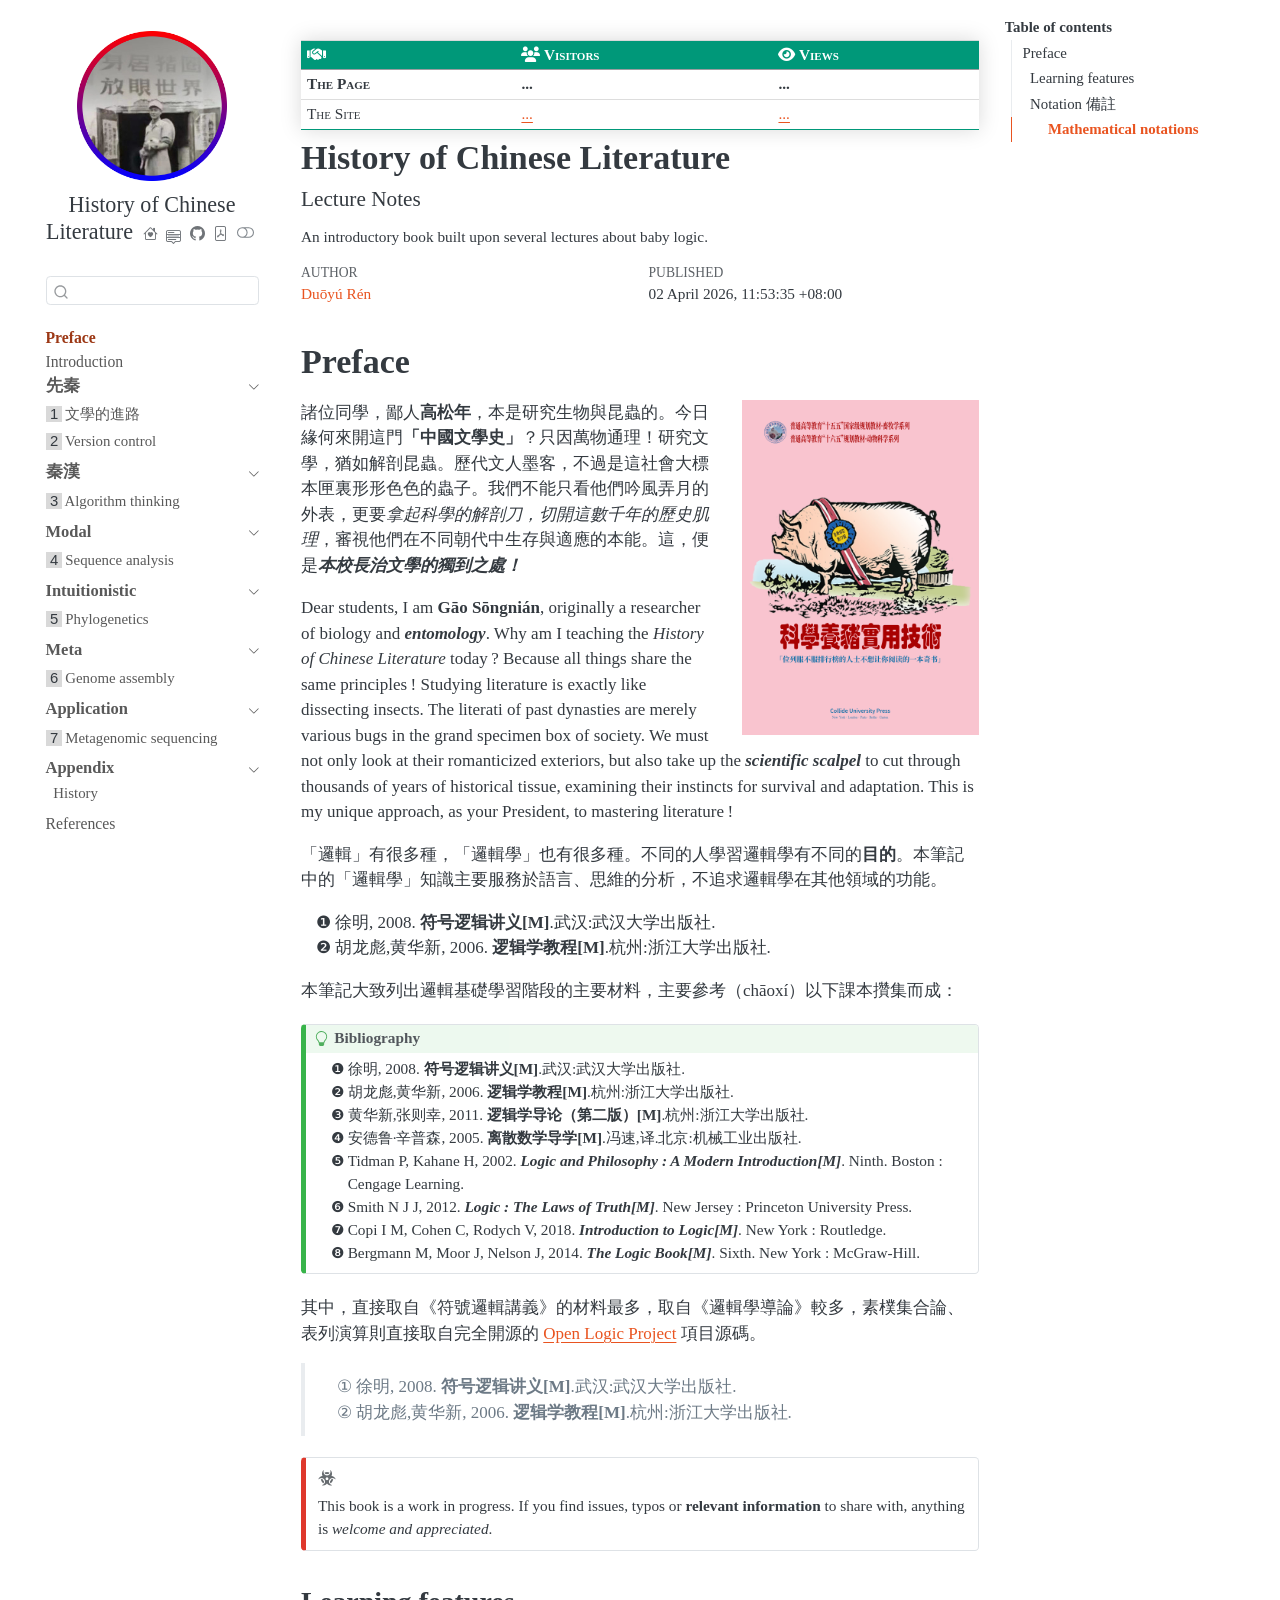
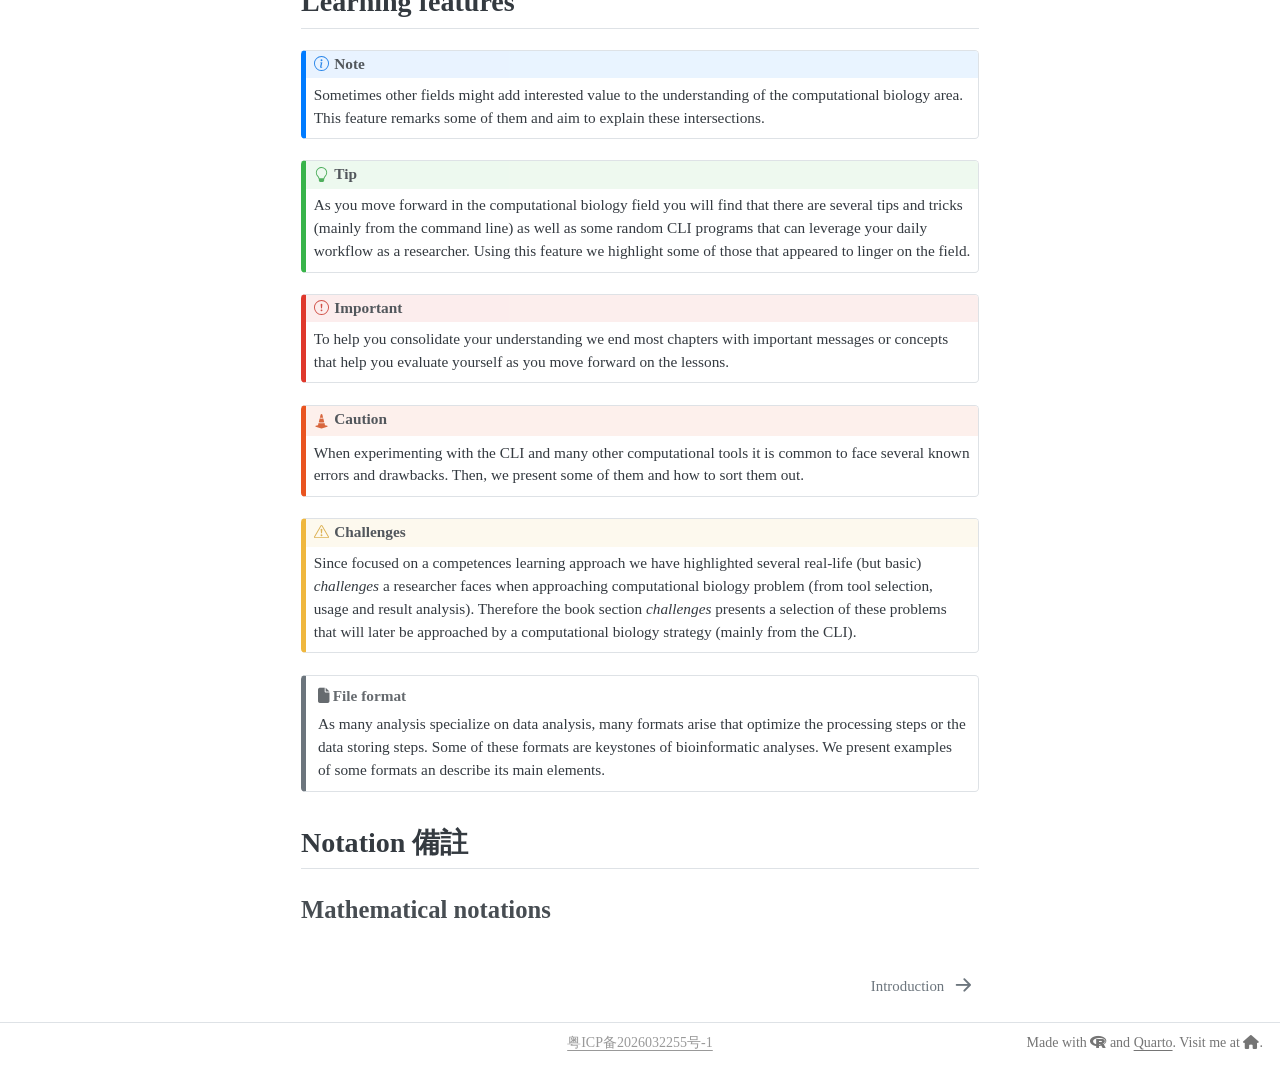
==== commit 0948a073: "font css using EOP static links" ====
--- a/index.html
+++ b/index.html
@@ -47,9 +47,9 @@
 <link href="site_libs/quarto-html/quarto-syntax-highlighting-a19a8d22cf5ab744bdf77d33a9666522.css" rel="stylesheet" class="quarto-color-scheme-extra" id="quarto-text-highlighting-styles">
 <script src="site_libs/bootstrap/bootstrap.min.js"></script>
 <link href="site_libs/bootstrap/bootstrap-icons.css" rel="stylesheet">
-<link href="site_libs/bootstrap/bootstrap-ed97b4c210b49f4da8db2a07b6b3306c.min.css" rel="stylesheet" append-hash="true" class="quarto-color-scheme" id="quarto-bootstrap" data-mode="light">
-<link href="site_libs/bootstrap/bootstrap-dark-5c99f11dca52fd5af05070d8e862fa6a.min.css" rel="stylesheet" append-hash="true" class="quarto-color-scheme quarto-color-alternate" id="quarto-bootstrap" data-mode="dark">
-<link href="site_libs/bootstrap/bootstrap-ed97b4c210b49f4da8db2a07b6b3306c.min.css" rel="stylesheet" append-hash="true" class="quarto-color-scheme-extra" id="quarto-bootstrap" data-mode="light">
+<link href="site_libs/bootstrap/bootstrap-9bcc59d191e2c969304e2eb1a38bb45a.min.css" rel="stylesheet" append-hash="true" class="quarto-color-scheme" id="quarto-bootstrap" data-mode="light">
+<link href="site_libs/bootstrap/bootstrap-dark-9601cfaa167bd5deeb7882b73f919907.min.css" rel="stylesheet" append-hash="true" class="quarto-color-scheme quarto-color-alternate" id="quarto-bootstrap" data-mode="dark">
+<link href="site_libs/bootstrap/bootstrap-9bcc59d191e2c969304e2eb1a38bb45a.min.css" rel="stylesheet" append-hash="true" class="quarto-color-scheme-extra" id="quarto-bootstrap" data-mode="light">
 <link href="site_libs/quarto-contrib/fontawesome6-0.1.0/all.css" rel="stylesheet">
 <link href="site_libs/quarto-contrib/fontawesome6-0.1.0/latex-fontsize.css" rel="stylesheet">
 <script id="quarto-search-options" type="application/json">{
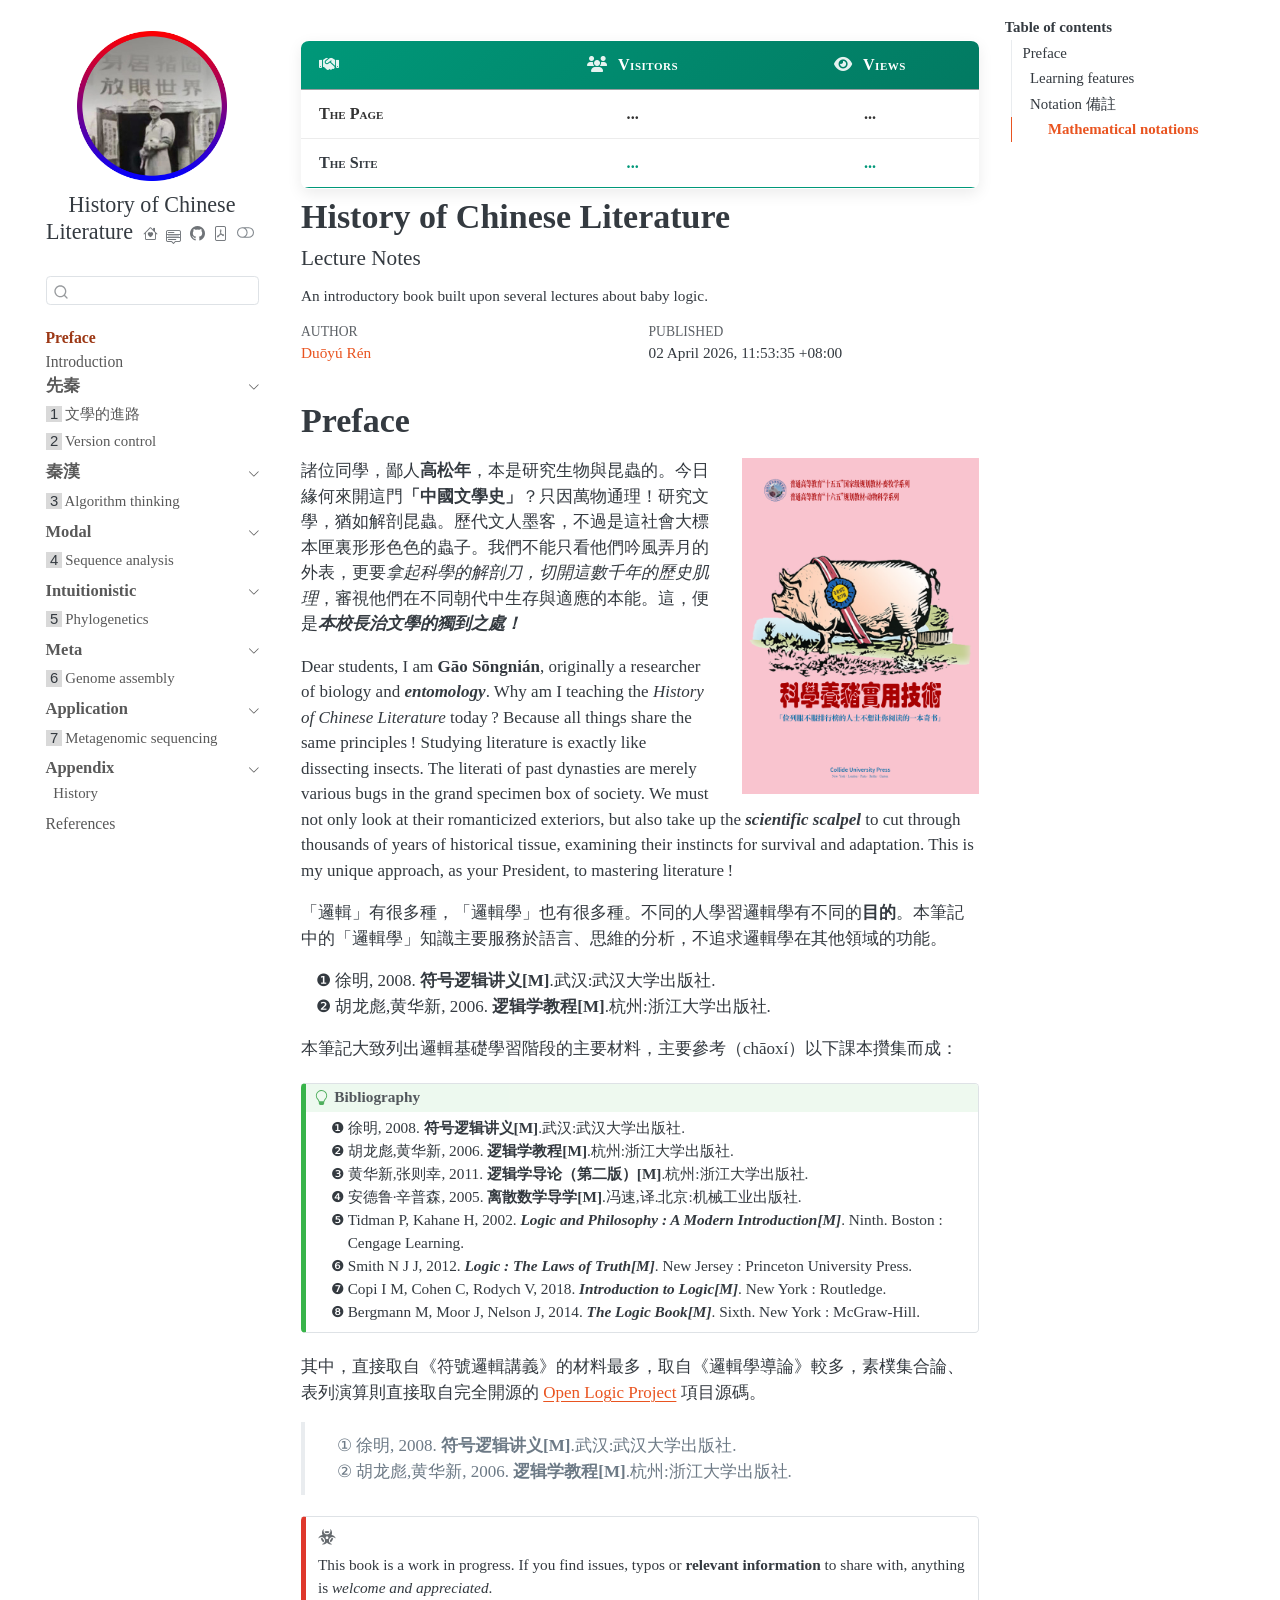
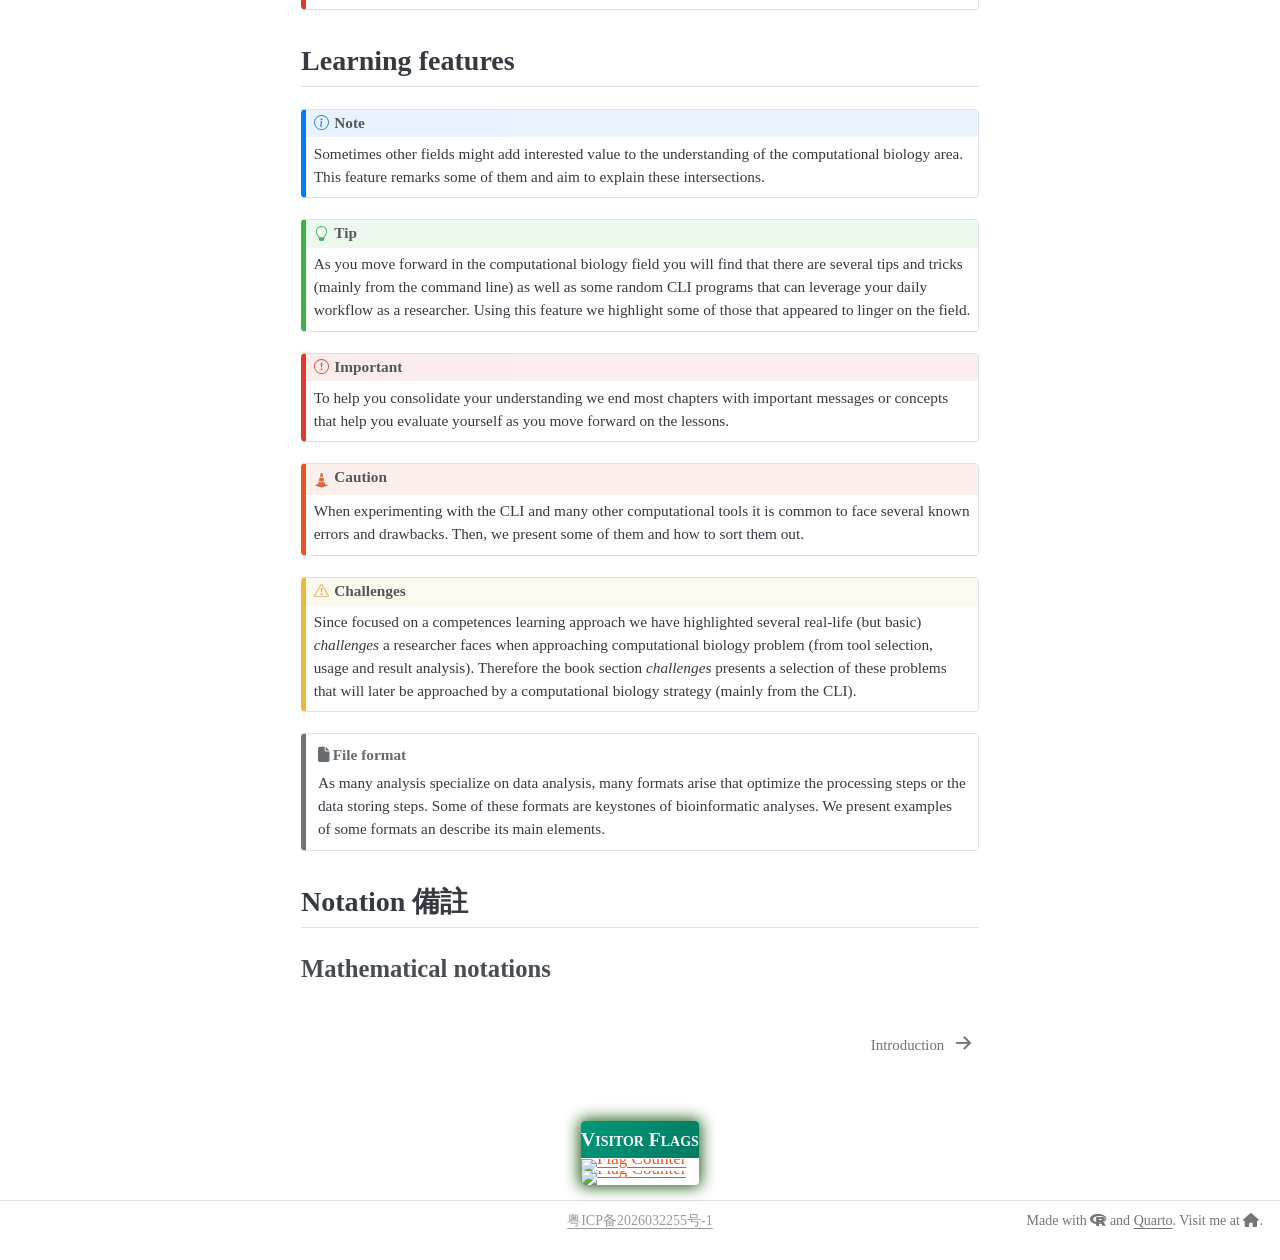
==== commit 6c030412: "visitor flags added" ====
--- a/index.html
+++ b/index.html
@@ -47,9 +47,9 @@
 <link href="site_libs/quarto-html/quarto-syntax-highlighting-a19a8d22cf5ab744bdf77d33a9666522.css" rel="stylesheet" class="quarto-color-scheme-extra" id="quarto-text-highlighting-styles">
 <script src="site_libs/bootstrap/bootstrap.min.js"></script>
 <link href="site_libs/bootstrap/bootstrap-icons.css" rel="stylesheet">
-<link href="site_libs/bootstrap/bootstrap-9bcc59d191e2c969304e2eb1a38bb45a.min.css" rel="stylesheet" append-hash="true" class="quarto-color-scheme" id="quarto-bootstrap" data-mode="light">
-<link href="site_libs/bootstrap/bootstrap-dark-9601cfaa167bd5deeb7882b73f919907.min.css" rel="stylesheet" append-hash="true" class="quarto-color-scheme quarto-color-alternate" id="quarto-bootstrap" data-mode="dark">
-<link href="site_libs/bootstrap/bootstrap-9bcc59d191e2c969304e2eb1a38bb45a.min.css" rel="stylesheet" append-hash="true" class="quarto-color-scheme-extra" id="quarto-bootstrap" data-mode="light">
+<link href="site_libs/bootstrap/bootstrap-c361fcb0e1930ec85d3ed73df1912f32.min.css" rel="stylesheet" append-hash="true" class="quarto-color-scheme" id="quarto-bootstrap" data-mode="light">
+<link href="site_libs/bootstrap/bootstrap-dark-e91bcdcfa0b9686eac246d7878de5281.min.css" rel="stylesheet" append-hash="true" class="quarto-color-scheme quarto-color-alternate" id="quarto-bootstrap" data-mode="dark">
+<link href="site_libs/bootstrap/bootstrap-c361fcb0e1930ec85d3ed73df1912f32.min.css" rel="stylesheet" append-hash="true" class="quarto-color-scheme-extra" id="quarto-bootstrap" data-mode="light">
 <link href="site_libs/quarto-contrib/fontawesome6-0.1.0/all.css" rel="stylesheet">
 <link href="site_libs/quarto-contrib/fontawesome6-0.1.0/latex-fontsize.css" rel="stylesheet">
 <script id="quarto-search-options" type="application/json">{
@@ -488,36 +488,82 @@
 <main class="content" id="quarto-document-content">
 
 <style>
+/* 1. 整個表格的外框與基礎設置 */
 .styled-table {
     border-collapse: collapse;
-    /* margin: 0px 0;  */
-    font-size: 0.9em;
+    margin: 20px auto; /* 讓表格在容器中置中，並保留上下間距 */
+    font-size: 0.95em;
     font-variant: small-caps;
-    /* font-family: "Helvetica Neue", "Arial", 'Noto Sans TC', 'Noto Sans SC', "system-ui", "-apple-system", "BlinkMacSystemFont", "Segoe UI", "PingFang SC", "Source Han Sans SC", "Noto Sans CJK SC", "WenQuanYi Micro Hei", "Microsoft YaHei", "微软雅黑", sans-serif; */
-    min-width: 200px;
-    box-shadow: 0 0 20px rgba(0, 0, 0, 0.15);
-}
+    min-width: 280px;
+    max-width: 800px;
+    box-shadow: 0 5px 15px rgba(0, 0, 0, 0.08); /* 更柔和現代的陰影 */
+    border-radius: 8px; /* 增加圓角 */
+    overflow: hidden; /* 隱藏溢出，讓圓角能切到標題列 */
+    background-color: #ffffff;
+}
+
+/* 2. 標題列 (Thead) 美化 */
 .styled-table thead tr {
-    background-color: #009879;
+    background: linear-gradient(135deg, #009879, #027a62); /* 加上微漸變，質感更好 */
     color: #ffffff;
     text-align: left;
-}
+    letter-spacing: 0.5px; /* 字距微調 */
+}
+
+/* 3. 儲存格內邊距與對齊 */
 .styled-table th,
 .styled-table td {
-    padding: 3px 6px;
-}
+    padding: 12px 18px; /* 加大留白，看起來更舒爽 */
+    text-align: center; /* 數字置中對齊 */
+}
+
+/* 讓第一欄 (The Page / The Site) 靠左對齊 */
+.styled-table th:first-of-type,
+.styled-table td:first-of-type {
+    text-align: left;
+    font-weight: bold;
+}
+
+/* 4. 內容列 (Tbody) 與邊框 */
 .styled-table tbody tr {
-    border-bottom: 1px solid #dddddd;
-}
-.styled-table tbody tr:nth-of-type(even) {
-    /* background-color: #f3f3f3; */
-}
+    border-bottom: 1px solid #ececec;
+    transition: background-color 0.2s ease; /* 加入滑鼠懸浮的漸變動畫 */
+}
+
+/* 滑鼠懸浮時的互動效果 */
+.styled-table tbody tr:hover {
+    background-color: #f4fbf9; /* 淺淺的薄荷綠，呼應主題色 */
+}
+
+/* 表格最後一行的底部加粗收尾 */
 .styled-table tbody tr:last-of-type {
-    border-bottom: 1.5px solid #009879;
-}
+    border-bottom: 2px solid #009879;
+}
+
+/* 5. 特別強調的列 */
 .styled-table tbody tr.active-row {
     font-weight: bold;
-    /* color: #009879; */
+    color: #333333;
+}
+
+/* 6. 美化表格內的連結 (a 標籤) */
+.styled-table a {
+    color: #009879;
+    text-decoration: none;
+    font-weight: bold;
+    border-bottom: 1px dashed transparent;
+    transition: all 0.2s ease;
+}
+
+.styled-table a:hover {
+    color: #027a62;
+    border-bottom: 1px dashed #027a62; /* 懸浮時出現虛線底線 */
+}
+
+/* 7. 微調 FontAwesome 圖標間距 */
+.styled-table th span[class^="fa-"] {
+    margin-right: 6px; /* 讓圖示跟文字不要黏在一起 */
+    opacity: 0.9;
 }
 </style>
 <script defer="" src="https://busuanzi.9420.ltd/js"></script>
@@ -545,14 +591,6 @@
 </tbody>
 </table>
 
-<!--
-<div class="busuanzi">
-<span> <!-- busuanziAltPageUV  
-<i class="fa-solid fa-handshake"></i> <b>The Page</b>: <i class="fa-solid fa-users"></i> <b style="color:red;"><span id="busuanzi_page_uv">...</span></b> Visitors, <i class="fa-solid fa-eye"></i> <b style="color:red;"><span id="busuanzi_page_pv">...</span></b> Views; <b>The Site</b>: <i class="fa-solid fa-users"></i> <b><span id="busuanzi_site_uv">...</span></b> Visitors, <i class="fa-solid fa-eye"></i> <b><span id="busuanzi_site_pv">...</span></b> Views.
-</span>
-</div>
--->
-
 <header id="title-block-header" class="quarto-title-block default">
 <div class="quarto-title">
 <h1 class="title">History of Chinese Literature</h1>
@@ -735,6 +773,98 @@
 </section>
 
 </main> <!-- /main -->
+<style>
+/* Visitor Flags css */
+
+/* 1. 主體容器佈局 */
+.mainbody {
+  display: flex;
+  justify-content: center;
+  align-items: center;
+  flex-direction: column;
+  flex-wrap: wrap;
+}
+
+/* 2. 卡片外框 */
+.flag {
+  margin: 1.5em 0 0.9em 0;
+  max-width: 800px;
+  box-shadow: 0 0px 15px 2px rgb(32, 94, 22);
+  border-radius: 4px;
+  overflow: hidden;
+  background-color: $pink;
+}
+
+/* 3. 標題區域 */
+.flag-title {
+  display: block;
+  text-align: center;
+  background: linear-gradient(135deg, #009879, #027a62); /* 加上微漸變，質感更好 */
+    color: #ffffff;
+  margin: 0;
+  padding: 12px 0;
+  font-size: 115%;
+  line-height: .7;
+  font-variant: small-caps;
+  font-weight: bold;
+}
+
+/* 4. 圖片的父容器：清除所有預設間距與行高 */
+.flagcol,
+#flag-container {
+  width: 100%;
+  margin: 0;
+  padding: 0;
+  line-height: 0;
+  overflow: hidden; /* 【關鍵】配合圖片負邊距，將超出的白邊隱藏 */
+}
+
+/* 5. 確保 <a> 和 <img> 變成區塊元素，徹底消除圖片底部的 baseline 空隙 */
+.flagcol a,
+#flag-container a {
+  display: block;
+  margin: 0;
+  padding: 0;
+  line-height: 0;
+}
+
+.flagcol img,
+#flag-container img {
+  display: block;
+  width: 100%;
+  height: auto;
+  padding: 0;
+}
+
+/* 
+  6. 【核心裁切去白邊技巧】 
+  由於 FlagCounter 圖片「內部」自帶白色邊距，
+  使用百分比的負 margin 將圖片往上下拉扯，將白邊藏進父容器外並縮減整體高度。
+*/
+
+/* 針對 img1 (國旗列) */
+.flagcol img {
+  margin-top: 0.1%;    /* 裁切圖片上方的白邊 */
+  margin-bottom: -3%; /* 裁切圖片下方的白邊 (與 img2 接壤處) */
+}
+
+/* 針對 img2 (地圖) */
+#flag-container img {
+  margin-top: -1.65%;    /* 裁切圖片上方的白邊 */
+  margin-bottom: -0.1%; /* 裁切圖片下方的白邊 (卡片最底部) */
+}
+</style>
+<div class="mainbody">
+<div class="flag">
+<p class="flag-title">Visitor Flags</p>
+<div class="flagcol">
+<a href="https://info.flagcounter.com/j4n3"><img src="https://s11.flagcounter.com/countxl/j4n3/bg_FFFFFF/txt_586E75/border_FDF7E3/columns_8/maxflags_8/viewers_3/labels_1/pageviews_0/flags_0/percent_0/" alt="Flag Counter" border="0"></a>
+</div>
+<div id="flag-container">
+<a href="https://info.flagcounter.com/SonU"><img src="https://s01.flagcounter.com/map/SonU/size_l/txt_586E75/border_FDF7E3/pageviews_1/viewers_3/flags_0/" alt="Flag Counter" border="0"></a>
+</div>
+</div>
+</div>
 <script id="quarto-html-after-body" type="application/javascript">
   window.document.addEventListener("DOMContentLoaded", function (event) {
     // Ensure there is a toggle, if there isn't float one in the top right
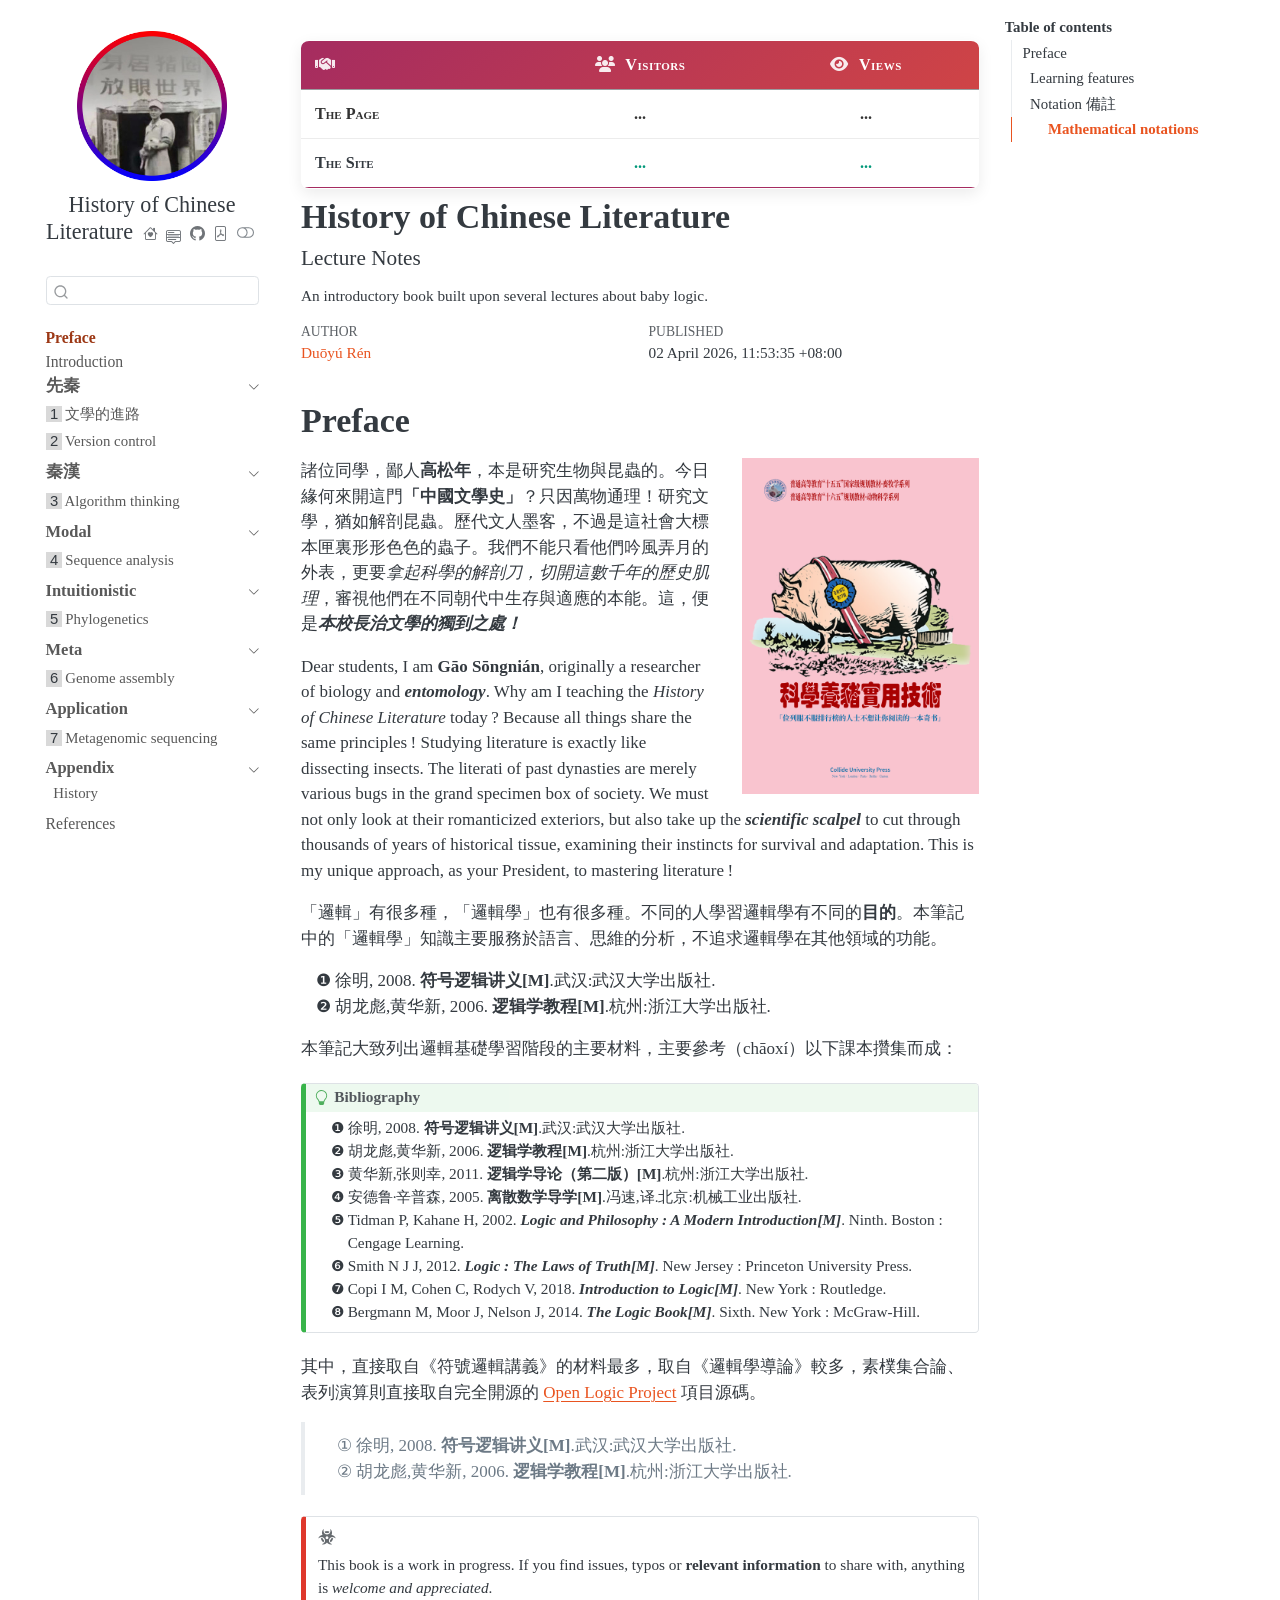
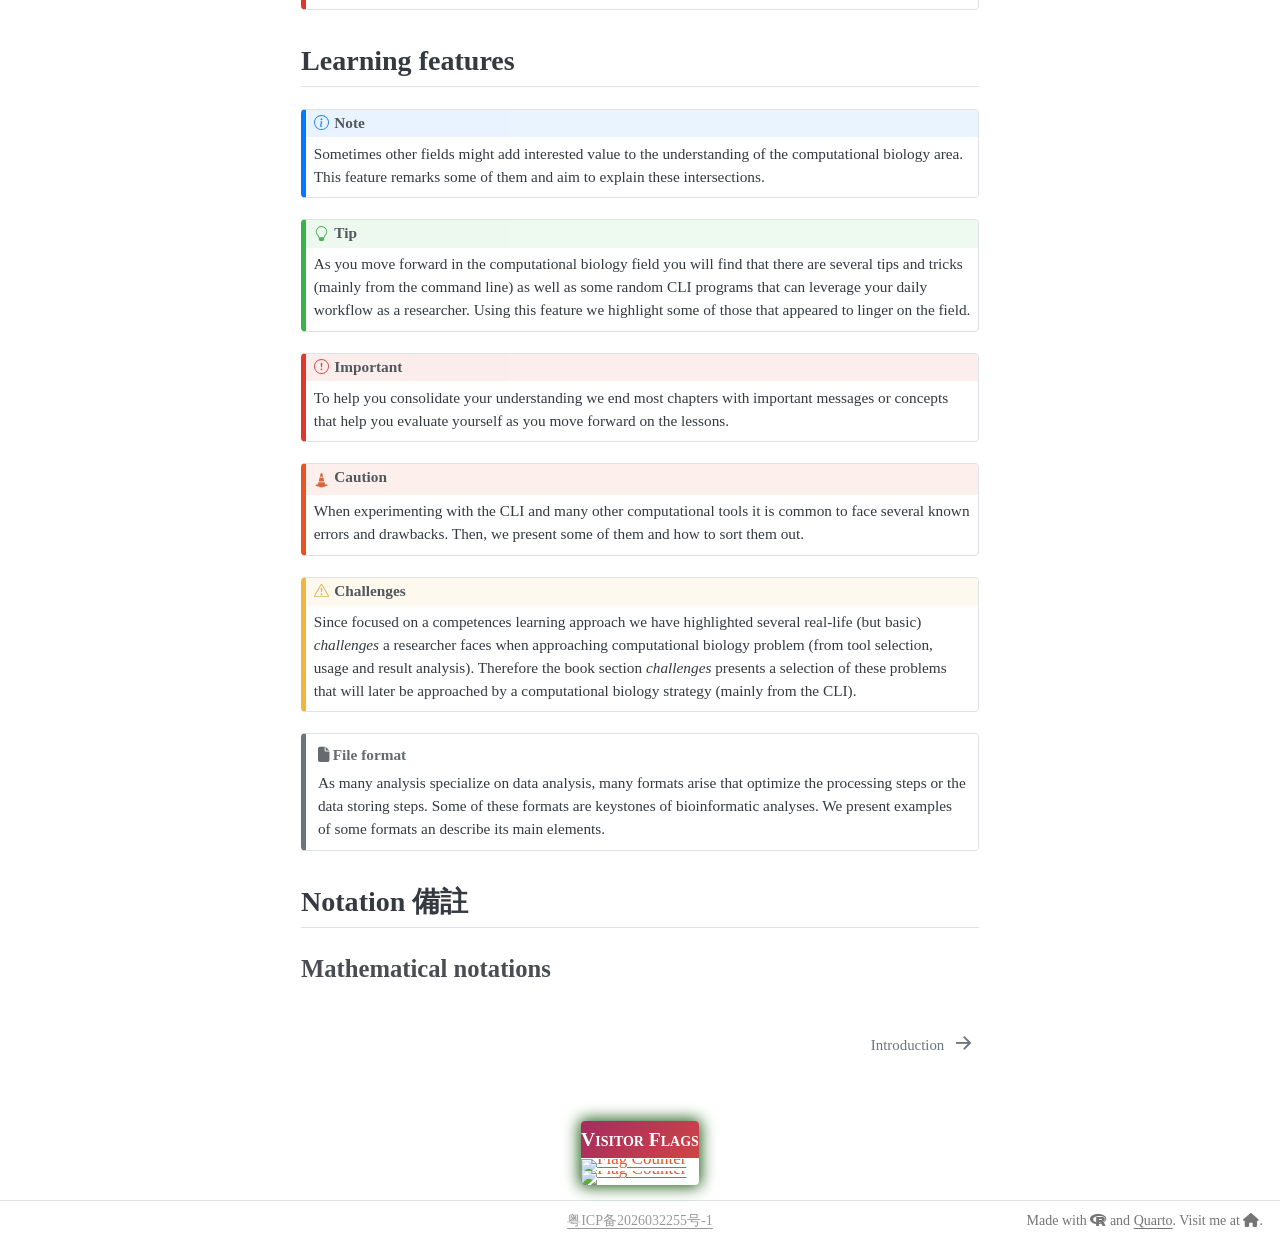
==== commit fdb07ce3: "visitor flags updated" ====
--- a/index.html
+++ b/index.html
@@ -488,65 +488,65 @@
 <main class="content" id="quarto-document-content">
 
 <style>
-/* 1. 整個表格的外框與基礎設置 */
+/* 1) 基礎 */
 .styled-table {
     border-collapse: collapse;
-    margin: 20px auto; /* 讓表格在容器中置中，並保留上下間距 */
+    margin: 20px auto;
+    width: min(100%, 800px);          /* 關鍵：自適應容器寬度 */
+    min-width: 280px;
+    box-shadow: 0 5px 15px rgba(0, 0, 0, 0.08);
+    border-radius: 8px;
+    overflow: hidden;
+    background-color: #ffffff;
+    table-layout: fixed;              /* 關鍵：固定欄寬，避免內容撐爆 */
     font-size: 0.95em;
     font-variant: small-caps;
-    min-width: 280px;
-    max-width: 800px;
-    box-shadow: 0 5px 15px rgba(0, 0, 0, 0.08); /* 更柔和現代的陰影 */
-    border-radius: 8px; /* 增加圓角 */
-    overflow: hidden; /* 隱藏溢出，讓圓角能切到標題列 */
-    background-color: #ffffff;
-}
-
-/* 2. 標題列 (Thead) 美化 */
+}
+
+/* 2) 表頭 */
 .styled-table thead tr {
     background: linear-gradient(135deg, #009879, #027a62); /* 加上微漸變，質感更好 */
+    background: linear-gradient(135deg, #A52C60, #CF4446);
     color: #ffffff;
     text-align: left;
-    letter-spacing: 0.5px; /* 字距微調 */
-}
-
-/* 3. 儲存格內邊距與對齊 */
+    letter-spacing: 0.5px;
+}
+
+/* 3) 儲存格 */
 .styled-table th,
 .styled-table td {
-    padding: 12px 18px; /* 加大留白，看起來更舒爽 */
-    text-align: center; /* 數字置中對齊 */
-}
-
-/* 讓第一欄 (The Page / The Site) 靠左對齊 */
+    padding: 12px 14px;               /* 桌面先稍微收窄 */
+    text-align: center;
+    vertical-align: middle;
+    white-space: nowrap;              /* 關鍵：避免 Visitors / Views 被拆行 */
+    overflow: hidden;
+    text-overflow: ellipsis;
+}
+
 .styled-table th:first-of-type,
 .styled-table td:first-of-type {
     text-align: left;
     font-weight: bold;
 }
 
-/* 4. 內容列 (Tbody) 與邊框 */
+/* 4) tbody */
 .styled-table tbody tr {
     border-bottom: 1px solid #ececec;
-    transition: background-color 0.2s ease; /* 加入滑鼠懸浮的漸變動畫 */
-}
-
-/* 滑鼠懸浮時的互動效果 */
+    transition: background-color 0.2s ease;
+}
 .styled-table tbody tr:hover {
-    background-color: #f4fbf9; /* 淺淺的薄荷綠，呼應主題色 */
-}
-
-/* 表格最後一行的底部加粗收尾 */
+    background-color: #f4fbf9;
+}
 .styled-table tbody tr:last-of-type {
     border-bottom: 2px solid #009879;
-}
-
-/* 5. 特別強調的列 */
+    border-bottom: 2px solid #A52C60;
+}
 .styled-table tbody tr.active-row {
     font-weight: bold;
     color: #333333;
 }
 
-/* 6. 美化表格內的連結 (a 標籤) */
+/* 5) 連結 */
 .styled-table a {
     color: #009879;
     text-decoration: none;
@@ -554,16 +554,50 @@
     border-bottom: 1px dashed transparent;
     transition: all 0.2s ease;
 }
-
 .styled-table a:hover {
     color: #027a62;
-    border-bottom: 1px dashed #027a62; /* 懸浮時出現虛線底線 */
-}
-
-/* 7. 微調 FontAwesome 圖標間距 */
+    border-bottom: 1px dashed #027a62;
+}
+
+/* 6) 圖示 */
 .styled-table th span[class^="fa-"] {
-    margin-right: 6px; /* 讓圖示跟文字不要黏在一起 */
+    margin-right: 6px;
     opacity: 0.9;
+}
+
+/* 7) 平板/手機適配 */
+@media (max-width: 768px) {
+    .styled-table {
+        font-size: 0.9em;
+        border-radius: 6px;
+        font-variant: normal;         /* 小螢幕建議關閉 small-caps，更省寬 */
+    }
+
+    .styled-table th,
+    .styled-table td {
+        padding: 10px 8px;            /* 關鍵：大幅降低左右留白 */
+    }
+
+    .styled-table th span[class^="fa-"] {
+        margin-right: 4px;
+    }
+}
+
+/* 8) 超小螢幕 */
+@media (max-width: 420px) {
+    .styled-table {
+        font-size: 0.84em;
+    }
+
+    .styled-table th,
+    .styled-table td {
+        padding: 8px 6px;
+    }
+
+    /* 可選：略縮短表頭字距 */
+    .styled-table thead tr {
+        letter-spacing: 0.2px;
+    }
 }
 </style>
 <script defer="" src="https://busuanzi.9420.ltd/js"></script>
@@ -800,6 +834,7 @@
   display: block;
   text-align: center;
   background: linear-gradient(135deg, #009879, #027a62); /* 加上微漸變，質感更好 */
+  background: linear-gradient(135deg, #A52C60, #CF4446);
     color: #ffffff;
   margin: 0;
   padding: 12px 0;
@@ -858,10 +893,10 @@
 <div class="flag">
 <p class="flag-title">Visitor Flags</p>
 <div class="flagcol">
-<a href="https://info.flagcounter.com/j4n3"><img src="https://s11.flagcounter.com/countxl/j4n3/bg_FFFFFF/txt_586E75/border_FDF7E3/columns_8/maxflags_8/viewers_3/labels_1/pageviews_0/flags_0/percent_0/" alt="Flag Counter" border="0"></a>
+<a href="https://info.flagcounter.com/F5cK"><img src="https://s01.flagcounter.com/countxl/F5cK/bg_FFFFFF/txt_000000/border_FDF7E3/columns_8/maxflags_8/viewers_3/labels_1/pageviews_0/flags_0/percent_0/" alt="Flag Counter" border="0"></a>
 </div>
 <div id="flag-container">
-<a href="https://info.flagcounter.com/SonU"><img src="https://s01.flagcounter.com/map/SonU/size_l/txt_586E75/border_FDF7E3/pageviews_1/viewers_3/flags_0/" alt="Flag Counter" border="0"></a>
+<a href="https://info.flagcounter.com/sMHj"><img src="https://s01.flagcounter.com/map/sMHj/size_l/txt_000000/border_FDF7E3/pageviews_1/viewers_3/flags_0/" alt="Flag Counter" border="0"></a>
 </div>
 </div>
 </div>
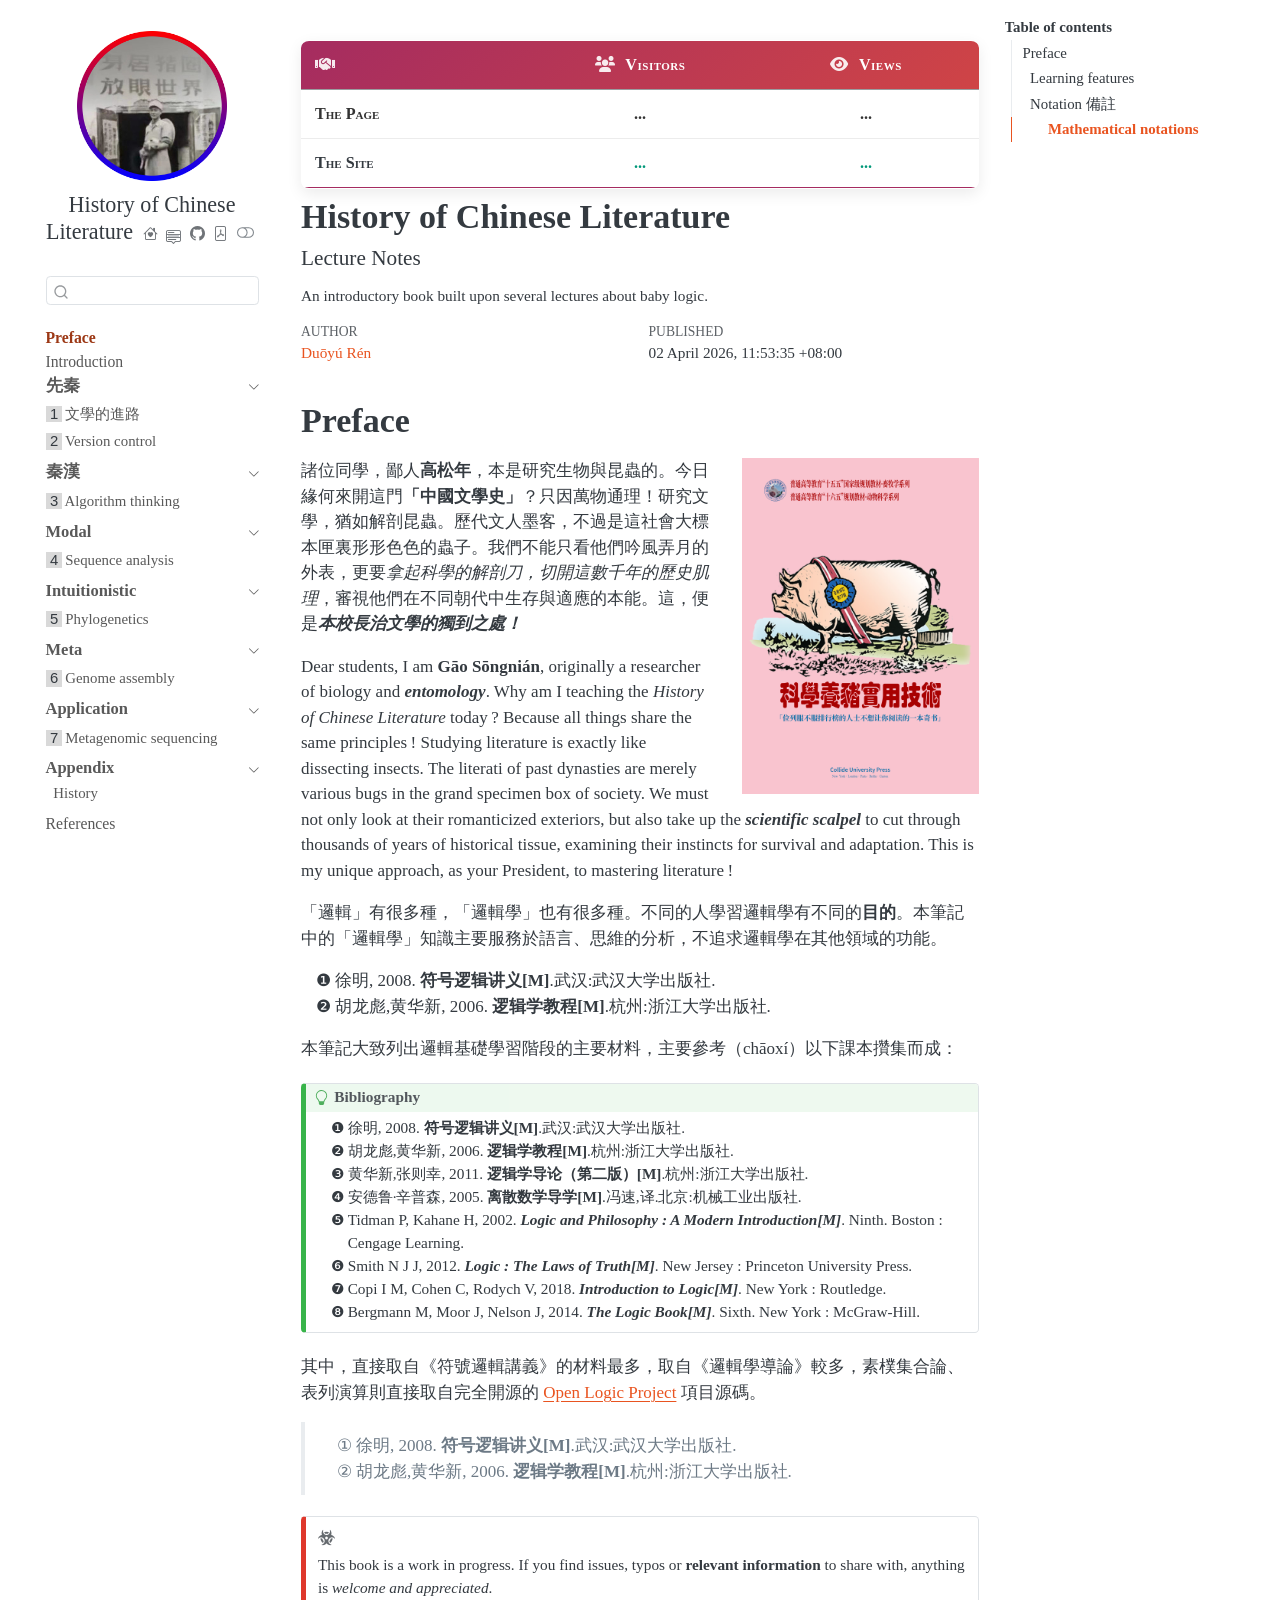
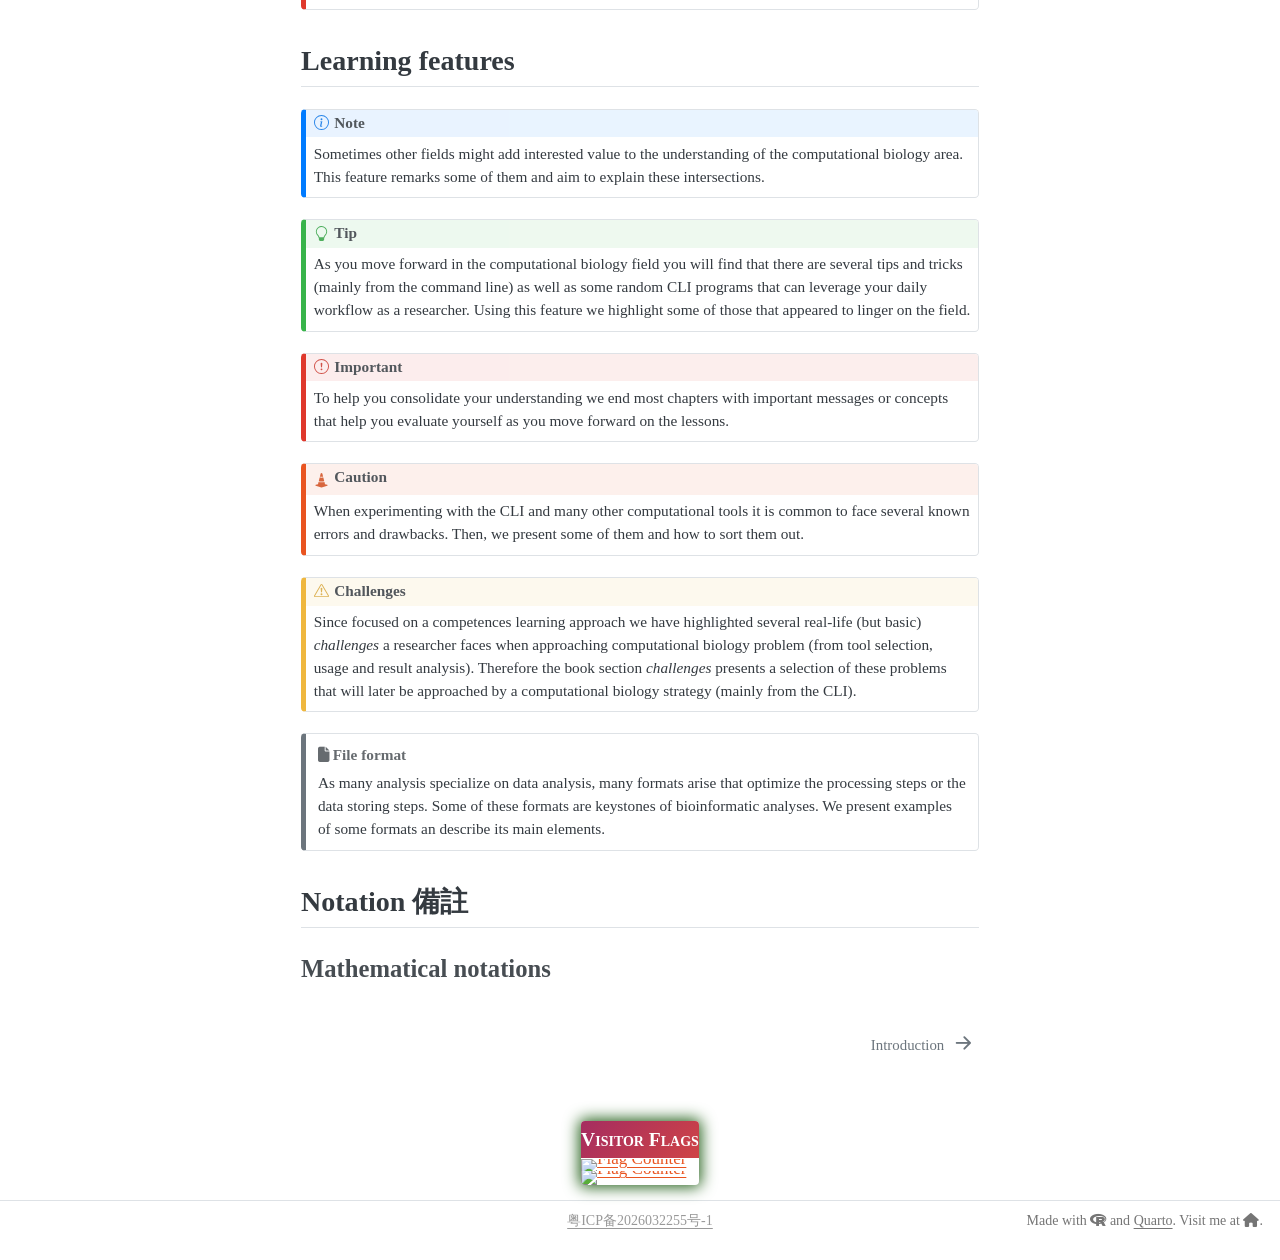
==== commit ee4abe85: "local fontsawesome added" ====
--- a/index.html
+++ b/index.html
@@ -79,7 +79,9 @@
     "search-label": "Search"
   }
 }</script>
-<link href="https://cdnjs.loli.net/ajax/libs/font-awesome/6.1.1/css/all.min.css" rel="stylesheet" data-external="1">
+<link href="https://static.philogic.cn/fonts/font-awesome/all.min.css" rel="stylesheet" data-external="1">
+<!-- <link href="https://cdnjs.loli.net/ajax/libs/font-awesome/6.1.1/css/all.min.css"
+rel="stylesheet" data-external="1"/>  -->
 <!-- https://u.sb/css-cdn/ 使用 cdnjs.loli.net 加速 cloudflare -->
 <!--
 <link href="https://cdnjs.cloudflare.com/ajax/libs/font-awesome/6.1.1/css/all.min.css"
@@ -891,7 +893,7 @@
 </style>
 <div class="mainbody">
 <div class="flag">
-<p class="flag-title">Visitor Flags</p>
+<div class="flag-title">Visitor Flags</div>
 <div class="flagcol">
 <a href="https://info.flagcounter.com/F5cK"><img src="https://s01.flagcounter.com/countxl/F5cK/bg_FFFFFF/txt_000000/border_FDF7E3/columns_8/maxflags_8/viewers_3/labels_1/pageviews_0/flags_0/percent_0/" alt="Flag Counter" border="0"></a>
 </div>
